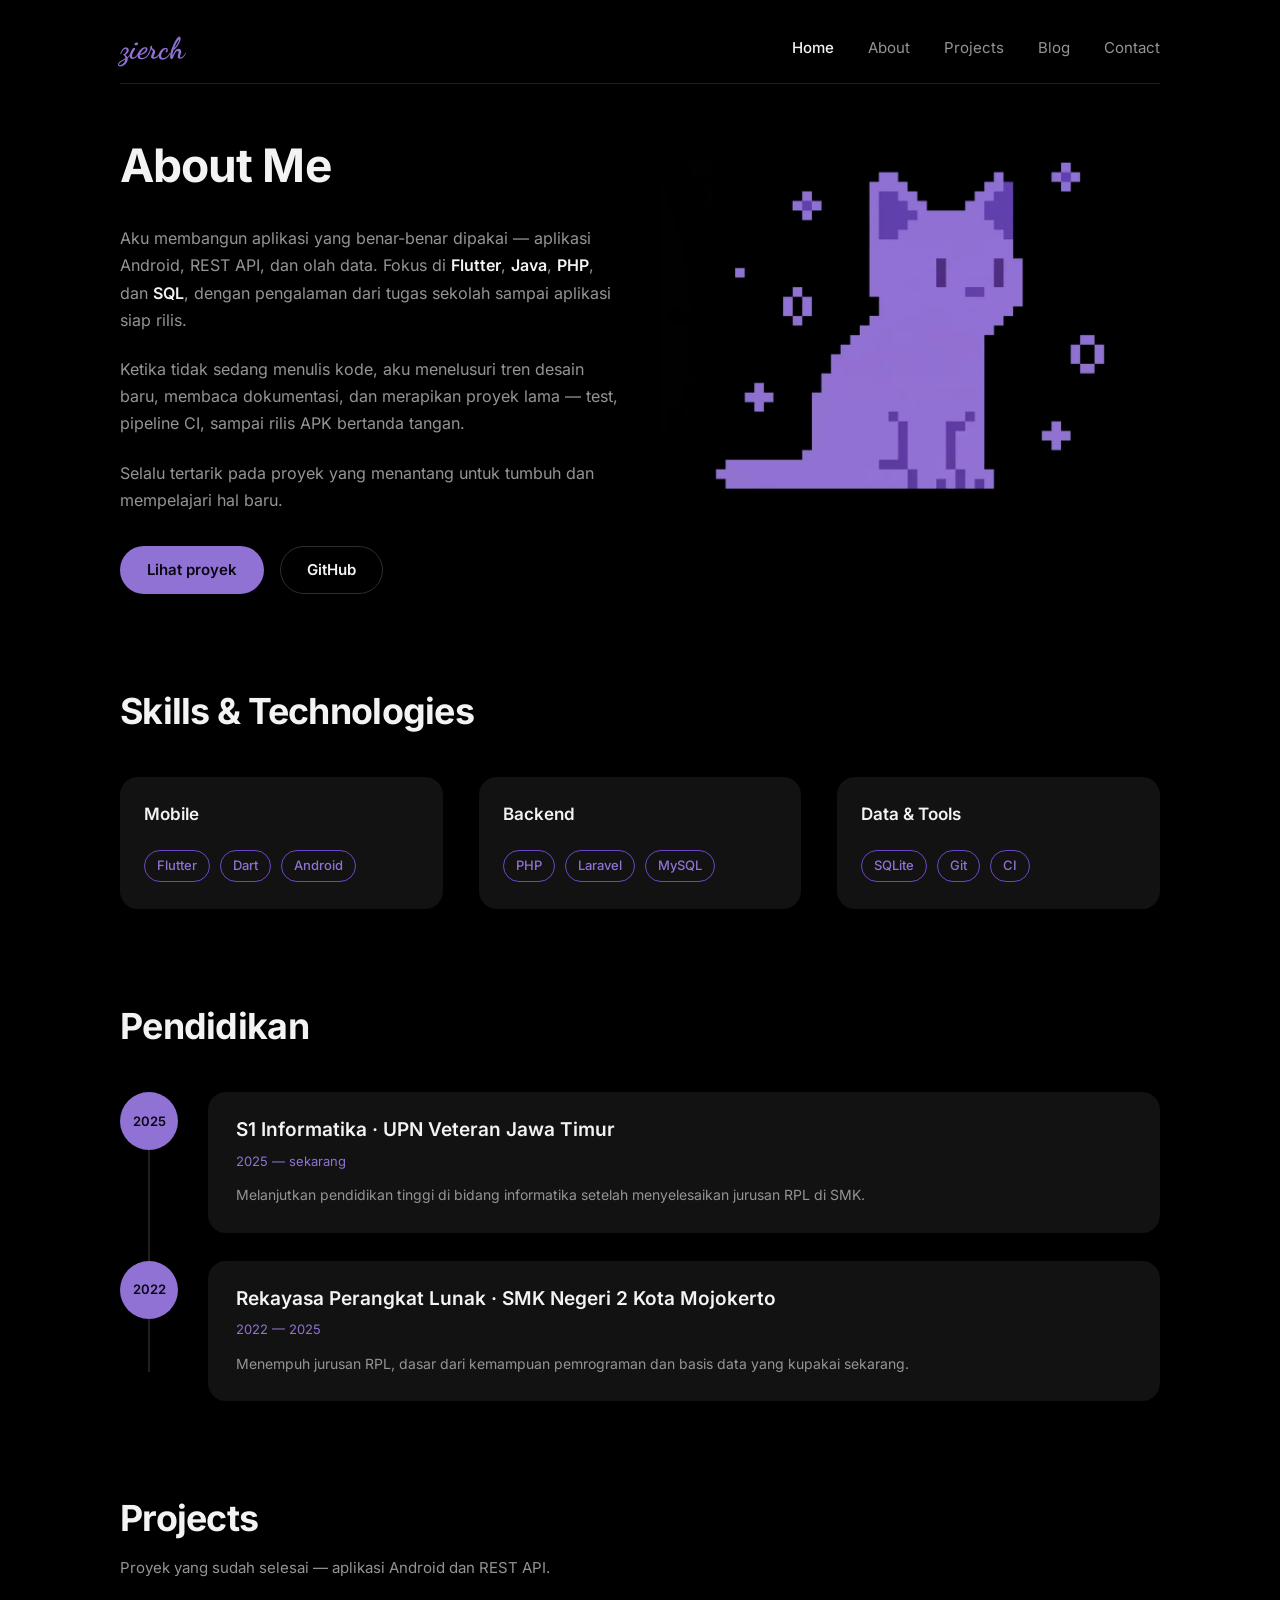
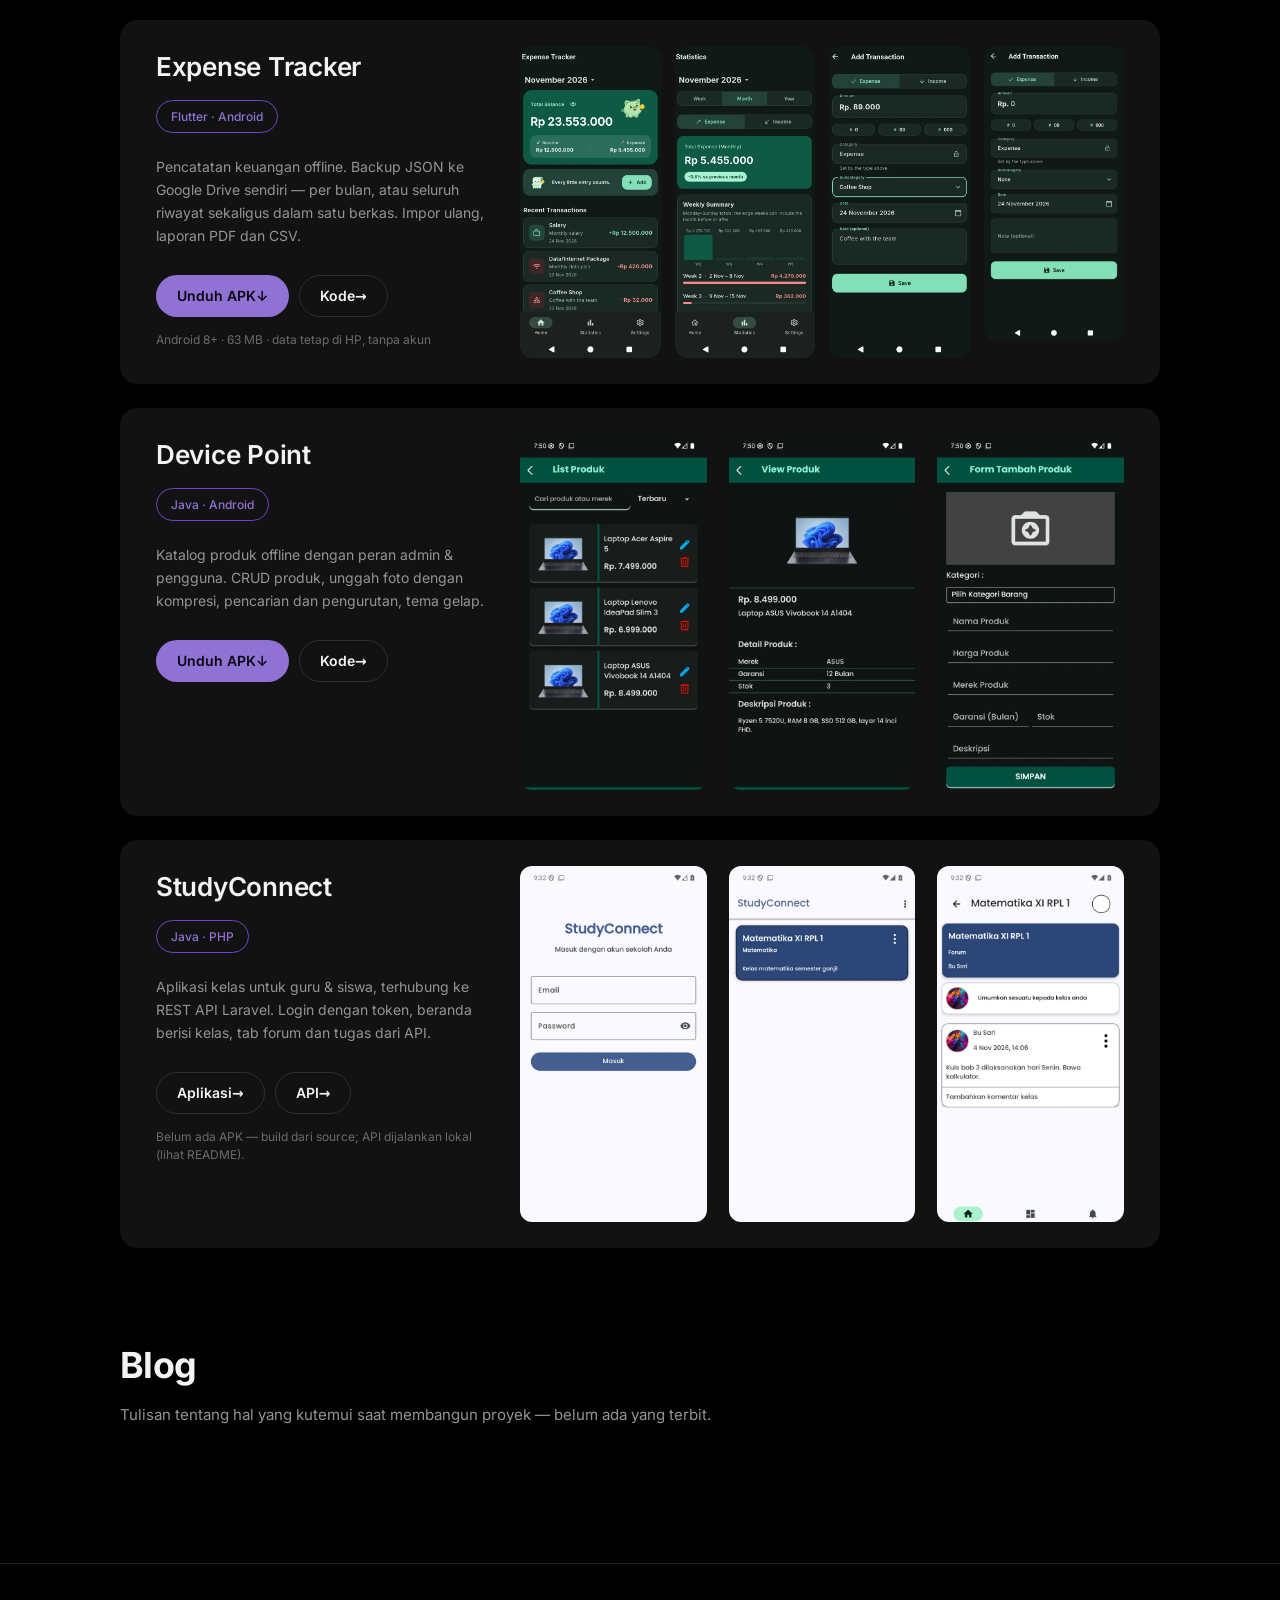
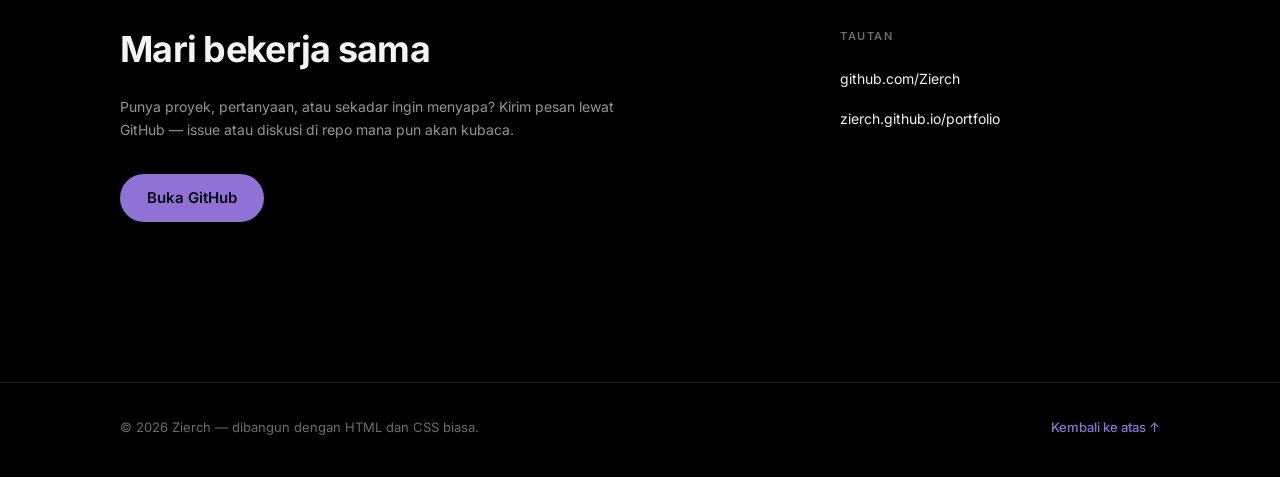
==== index.html @ 600f2c9c "docs: make the StudyConnect card honest about trying it" ====
<!DOCTYPE html>
<html lang="id">
<head>
<meta charset="utf-8">
<meta name="viewport" content="width=device-width, initial-scale=1">
<title>Zierch — portfolio</title>
<meta name="description" content="Portfolio Nabil (Zierch) — aplikasi Android, REST API, dan olah data. Flutter, Java, PHP, SQL.">
<meta name="color-scheme" content="dark light">
<link rel="preload" href="assets/fonts/inter-var.woff2" as="font" type="font/woff2" crossorigin>
<link rel="preload" href="assets/fonts/dancing-script-700.woff2" as="font" type="font/woff2" crossorigin>
<link rel="stylesheet" href="style.css">
<link rel="icon" href="assets/favicon-32.png" sizes="32x32" type="image/png">
<link rel="icon" href="assets/icon-512.png" sizes="512x512" type="image/png">
<link rel="apple-touch-icon" href="assets/apple-touch-icon.png">
</head>
<body>

<a class="skip" href="#projects">Lompat ke projects</a>

<header class="nav wrap">
  <a class="logo" href="#top">zierch</a>
  <nav class="menu" aria-label="Navigasi utama">
    <a href="#top" aria-current="page">Home</a>
    <a href="#about">About</a>
    <a href="#projects">Projects</a>
    <a href="#blog">Blog</a>
    <a href="#contact">Contact</a>
  </nav>
  <button class="menu-toggle" aria-expanded="false" aria-controls="menu-mobile" aria-label="Buka menu">
    <span></span><span></span><span></span>
  </button>
</header>

<main id="top">

  <!-- ================= HERO ================= -->
  <section id="about" class="hero wrap" aria-labelledby="hero-judul">
    <div class="hero-text">
      <h1 id="hero-judul">About Me</h1>
      <p>
        Aku membangun aplikasi yang benar-benar dipakai — aplikasi Android,
        REST API, dan olah data. Fokus di <strong>Flutter</strong>,
        <strong>Java</strong>, <strong>PHP</strong>, dan <strong>SQL</strong>,
        dengan pengalaman dari tugas sekolah sampai aplikasi siap rilis.
      </p>
      <p>
        Ketika tidak sedang menulis kode, aku menelusuri tren desain baru,
        membaca dokumentasi, dan merapikan proyek lama — test, pipeline CI,
        sampai rilis APK bertanda tangan.
      </p>
      <p>
        Selalu tertarik pada proyek yang menantang untuk tumbuh dan
        mempelajari hal baru.
      </p>
      <div class="hero-actions">
        <a class="btn btn-primary" href="#projects">Lihat proyek</a>
        <a class="btn btn-ghost" href="https://github.com/Zierch">GitHub</a>
      </div>
    </div>
    <div class="hero-art">
      <img src="assets/kucing.webp" width="520" height="390" alt="Kucing piksel ungu duduk di antara bintang kecil, latar hitam." fetchpriority="high">
    </div>
  </section>

  <!-- ================= SKILLS ================= -->
  <section class="section wrap" aria-labelledby="skills-judul">
    <h2 id="skills-judul">Skills &amp; Technologies</h2>
    <div class="skills">
      <div class="card skill">
        <h3>Mobile</h3>
        <ul class="pills">
          <li>Flutter</li><li>Dart</li><li>Android</li>
        </ul>
      </div>
      <div class="card skill">
        <h3>Backend</h3>
        <ul class="pills">
          <li>PHP</li><li>Laravel</li><li>MySQL</li>
        </ul>
      </div>
      <div class="card skill">
        <h3>Data &amp; Tools</h3>
        <ul class="pills">
          <li>SQLite</li><li>Git</li><li>CI</li>
        </ul>
      </div>
    </div>
  </section>

  <!-- ================= PENDIDIKAN ================= -->
  <section class="section wrap" aria-labelledby="pendidikan-judul">
    <h2 id="pendidikan-judul">Pendidikan</h2>
    <ol class="timeline">
      <li class="timeline-item">
        <span class="year">2025</span>
        <div class="card timeline-card">
          <h3>S1 Informatika · UPN Veteran Jawa Timur</h3>
          <p class="meta">2025 — sekarang</p>
          <p class="desc">Melanjutkan pendidikan tinggi di bidang informatika setelah menyelesaikan jurusan RPL di SMK.</p>
        </div>
      </li>
      <li class="timeline-item">
        <span class="year">2022</span>
        <div class="card timeline-card">
          <h3>Rekayasa Perangkat Lunak · SMK Negeri 2 Kota Mojokerto</h3>
          <p class="meta">2022 — 2025</p>
          <p class="desc">Menempuh jurusan RPL, dasar dari kemampuan pemrograman dan basis data yang kupakai sekarang.</p>
        </div>
      </li>
    </ol>
  </section>

  <!-- ================= PROJECTS ================= -->
  <section id="projects" class="section wrap" aria-labelledby="projects-judul">
    <h2 id="projects-judul">Projects</h2>
    <p class="section-sub">Proyek yang sudah selesai — aplikasi Android dan REST API.</p>

    <article class="card project">
      <div class="project-info">
        <h3>Expense Tracker</h3>
        <p class="tag">Flutter · Android</p>
        <p class="desc">Pencatatan keuangan offline. Backup JSON ke Google Drive sendiri — per bulan, atau seluruh riwayat sekaligus dalam satu berkas. Impor ulang, laporan PDF dan CSV.</p>
        <div class="project-actions">
          <a class="btn btn-primary btn-sm" href="https://github.com/Zierch/expense_tracker/releases/latest">Unduh APK <span aria-hidden="true">↓</span></a>
          <a class="btn btn-ghost btn-sm" href="https://github.com/Zierch/expense_tracker">Kode <span aria-hidden="true">→</span></a>
        </div>
        <p class="project-note">Android 8+ · 63 MB · data tetap di HP, tanpa akun</p>
      </div>
      <div class="shots shots--four" role="group" aria-label="Tangkapan layar Expense Tracker">
        <img src="assets/expense-dashboard.webp" width="540" height="1134" loading="lazy" alt="Dashboard Expense Tracker tema gelap: total saldo bulan ini dan daftar transaksi terakhir.">
        <img src="assets/expense-statistics.webp" width="540" height="1134" loading="lazy" alt="Halaman statistik: grafik pengeluaran per kategori.">
        <img src="assets/expense-add.webp" width="540" height="1134" loading="lazy" alt="Formulir tambah transaksi yang sudah terisi nominal dan kategori.">
        <img class="shot-gif" src="assets/expense-demo.gif" width="460" height="966" loading="lazy" alt="Animasi singkat: mengisi formulir transaksi lalu menyimpannya.">
      </div>
    </article>

    <article class="card project">
      <div class="project-info">
        <h3>Device Point</h3>
        <p class="tag">Java · Android</p>
        <p class="desc">Katalog produk offline dengan peran admin &amp; pengguna. CRUD produk, unggah foto dengan kompresi, pencarian dan pengurutan, tema gelap.</p>
        <div class="project-actions">
          <a class="btn btn-primary btn-sm" href="https://github.com/Zierch/device-point/releases/latest">Unduh APK <span aria-hidden="true">↓</span></a>
          <a class="btn btn-ghost btn-sm" href="https://github.com/Zierch/device-point">Kode <span aria-hidden="true">→</span></a>
        </div>
      </div>
      <div class="shots" role="group" aria-label="Tangkapan layar Device Point">
        <img src="assets/device-list.webp" width="540" height="1200" loading="lazy" alt="Daftar produk Device Point: kartu produk dengan foto, harga, dan stok.">
        <img src="assets/device-detail.webp" width="540" height="1200" loading="lazy" alt="Halaman detail produk dengan spesifikasi, garansi, dan tombol hubungi penjual.">
        <img src="assets/device-admin.webp" width="540" height="1200" loading="lazy" alt="Formulir admin untuk menambah produk baru.">
      </div>
    </article>

    <article class="card project">
      <div class="project-info">
        <h3>StudyConnect</h3>
        <p class="tag">Java · PHP</p>
        <p class="desc">Aplikasi kelas untuk guru &amp; siswa, terhubung ke REST API Laravel. Login dengan token, beranda berisi kelas, tab forum dan tugas dari API.</p>
        <div class="project-actions">
          <a class="btn btn-ghost btn-sm" href="https://github.com/Zierch/StudyConnect">Aplikasi <span aria-hidden="true">→</span></a>
          <a class="btn btn-ghost btn-sm" href="https://github.com/Zierch/StudyConnect-API">API <span aria-hidden="true">→</span></a>
        </div>
        <p class="project-note">Belum ada APK — build dari source; API dijalankan lokal (lihat README).</p>
      </div>
      <div class="shots" role="group" aria-label="Tangkapan layar StudyConnect">
        <img src="assets/study-login.webp" width="540" height="1200" loading="lazy" alt="Layar login StudyConnect dengan kolom email dan password.">
        <img src="assets/study-beranda.webp" width="540" height="1200" loading="lazy" alt="Beranda StudyConnect menampilkan daftar kelas milik pengguna.">
        <img src="assets/study-forum.webp" width="540" height="1200" loading="lazy" alt="Tab Forum di dalam kelas, menampilkan pengumuman dari guru.">
      </div>
    </article>
  </section>

  <!-- ================= BLOG ================= -->
  <section id="blog" class="section wrap" aria-labelledby="blog-judul">
    <h2 id="blog-judul">Blog</h2>
    <p class="section-sub">Tulisan tentang hal yang kutemui saat membangun proyek — belum ada yang terbit.</p>
  </section>

  <!-- ================= CONTACT ================= -->
  <section id="contact" class="section wrap contact" aria-labelledby="contact-judul">
    <div class="contact-main">
      <h2 id="contact-judul">Mari bekerja sama</h2>
      <p class="desc">Punya proyek, pertanyaan, atau sekadar ingin menyapa? Kirim pesan lewat GitHub — issue atau diskusi di repo mana pun akan kubaca.</p>
      <div class="hero-actions">
        <a class="btn btn-primary" href="https://github.com/Zierch">Buka GitHub</a>
      </div>
    </div>
    <div class="contact-links">
      <h3>TAUTAN</h3>
      <ul>
        <li><a href="https://github.com/Zierch">github.com/Zierch</a></li>
        <li><a href="https://zierch.github.io/portfolio/">zierch.github.io/portfolio</a></li>
      </ul>
    </div>
  </section>

</main>

<footer class="wrap">
  <p>© 2026 Zierch — dibangun dengan HTML dan CSS biasa.</p>
  <a href="#top">Kembali ke atas ↑</a>
</footer>

</body>
</html>
---- style.css ----
/* ============================================================
   Zierch — portfolio
   Satu berkas CSS, tanpa framework, tanpa JavaScript.
   Warna diambil langsung dari file desain FigCraft.
   ============================================================ */

@font-face {
  font-family: "Inter";
  src: url("assets/fonts/inter-var.woff2") format("woff2");
  font-weight: 100 900;
  font-style: normal;
  font-display: swap;
}

@font-face {
  font-family: "Dancing Script";
  src: url("assets/fonts/dancing-script-700.woff2") format("woff2");
  font-weight: 700;
  font-style: normal;
  font-display: swap;
}

:root {
  --bg: #000000;
  --card: #121212;
  --line: #1f1f1f;
  --border: #2e2e2e;
  --text: #f3f3f3;
  --dim: #949494;
  --muted: #6b6b6b;
  --accent: #9072d4;
  --accent-dark: #6d46c7;
  --on-accent: #0a0612;

  --wrap: 1200px;
  --pad: 120px;
  --radius: 18px;
}

*,
*::before,
*::after { box-sizing: border-box; }

html { scroll-behavior: smooth; }

@media (prefers-reduced-motion: reduce) {
  html { scroll-behavior: auto; }
  * { animation: none !important; transition: none !important; }
}

body {
  margin: 0;
  background: var(--bg);
  color: var(--text);
  font-family: "Inter", ui-sans-serif, system-ui, -apple-system, "Segoe UI",
    Roboto, sans-serif;
  font-size: 16px;
  line-height: 1.6;
  -webkit-font-smoothing: antialiased;
  text-rendering: optimizeLegibility;
}

.wrap {
  width: 100%;
  max-width: calc(var(--wrap) + 2 * var(--pad));
  margin-inline: auto;
  padding-inline: var(--pad);
}

@media (max-width: 1000px) {
  :root { --pad: 32px; }
}
@media (max-width: 560px) {
  :root { --pad: 24px; }
}

/* ---------- aksesibilitas ---------- */

.skip {
  position: absolute;
  left: -9999px;
  top: 0;
  z-index: 10;
  padding: 0.7rem 1.1rem;
  background: var(--accent);
  color: var(--on-accent);
  font-weight: 600;
  text-decoration: none;
  border-radius: 0 0 10px 0;
}
.skip:focus-visible { left: 0; }

:focus-visible {
  outline: 2px solid var(--accent);
  outline-offset: 3px;
  border-radius: 4px;
}

/* ---------- navigasi ---------- */

.nav {
  display: flex;
  align-items: center;
  justify-content: space-between;
  gap: 1.5rem;
  padding-block: 30px 0;
  position: relative;
}

.nav::after {
  content: "";
  position: absolute;
  left: var(--pad);
  right: var(--pad);
  bottom: -18px;
  height: 1px;
  background: var(--line);
}

.logo {
  font-family: "Dancing Script", cursive;
  font-weight: 700;
  font-size: 30px;
  line-height: 1.2;
  color: var(--accent);
  text-decoration: none;
  letter-spacing: 0.01em;
}

.menu {
  display: flex;
  gap: 34px;
}

.menu a {
  color: var(--dim);
  font-size: 15px;
  text-decoration: none;
  transition: color 0.15s ease;
}

.menu a:hover,
.menu a[aria-current="page"] { color: var(--text); }

.menu a[aria-current="page"] { font-weight: 500; }

/* tombol hamburger — hanya di layar kecil */
.menu-toggle {
  display: none;
  flex-direction: column;
  justify-content: center;
  gap: 5px;
  width: 34px;
  height: 34px;
  padding: 0;
  border: 0;
  background: none;
  cursor: pointer;
}

.menu-toggle span {
  display: block;
  height: 2px;
  background: var(--text);
  border-radius: 2px;
}

/* ---------- hero ---------- */

.hero {
  display: grid;
  grid-template-columns: minmax(0, 560px) minmax(0, 520px);
  justify-content: space-between;
  align-items: start;
  gap: 40px;
  padding-block: 72px 96px;
}

h1 {
  margin: 0 0 32px;
  font-size: clamp(2.2rem, 3.6vw, 52px);
  line-height: 1.2;
  font-weight: 700;
  letter-spacing: -0.02em;
}

.hero-text p {
  margin: 0 0 22px;
  color: var(--dim);
  font-size: 16px;
  line-height: 1.7;
  max-width: 52ch;
}

.hero-text strong {
  color: var(--text);
  font-weight: 600;
}

.hero-actions {
  display: flex;
  flex-wrap: wrap;
  gap: 16px;
  margin-top: 32px;
}

.hero-art img {
  display: block;
  width: 100%;
  height: auto;
  border-radius: var(--radius);
}

/* ---------- tombol ---------- */

.btn {
  display: inline-flex;
  align-items: center;
  justify-content: center;
  min-height: 48px;
  padding: 0 26px;
  border: 1px solid transparent;
  border-radius: 999px;
  font-size: 15px;
  font-weight: 600;
  text-decoration: none;
  transition: background-color 0.15s ease, border-color 0.15s ease,
    transform 0.15s ease;
}

.btn-primary {
  background: var(--accent);
  color: var(--on-accent);
}

.btn-primary:hover {
  background: #a086e0;
  transform: translateY(-1px);
}

.btn-ghost {
  background: transparent;
  border-color: var(--border);
  color: var(--text);
}

.btn-ghost:hover {
  border-color: var(--accent);
  transform: translateY(-1px);
}

/* ---------- bagian umum ---------- */

.section { padding-block: 0 96px; }

h2 {
  margin: 0 0 44px;
  font-size: clamp(1.7rem, 2.8vw, 40px);
  line-height: 1.2;
  font-weight: 700;
  letter-spacing: -0.02em;
}

.section-sub {
  margin: -28px 0 40px;
  color: var(--dim);
  font-size: 15px;
}

.card {
  background: var(--card);
  border-radius: var(--radius);
}

/* ---------- skills ---------- */

.skills {
  display: grid;
  grid-template-columns: repeat(3, minmax(0, 1fr));
  gap: 36px;
}

.skill {
  padding: 24px;
  min-height: 132px;
}

.skill h3 {
  margin: 0 0 22px;
  font-size: 17px;
  font-weight: 600;
}

.pills {
  display: flex;
  flex-wrap: wrap;
  gap: 10px;
  margin: 0;
  padding: 0;
  list-style: none;
}

.pills li {
  padding: 5px 12px;
  border: 1px solid var(--accent-dark);
  border-radius: 999px;
  color: var(--accent);
  font-size: 13px;
  font-weight: 500;
  line-height: 1.5;
}

/* ---------- pendidikan ---------- */

.timeline {
  margin: 0;
  padding: 0;
  list-style: none;
  position: relative;
}

/* garis vertikal: mulai dari titik pertama, berhenti di titik terakhir */
.timeline::before {
  content: "";
  position: absolute;
  left: 28px;
  top: 29px;
  bottom: 29px;
  width: 2px;
  background: var(--line);
}

.timeline-item {
  display: grid;
  grid-template-columns: 58px minmax(0, 1fr);
  gap: 30px;
  align-items: start;
}

.timeline-item + .timeline-item { margin-top: 28px; }

.year {
  display: grid;
  place-items: center;
  width: 58px;
  height: 58px;
  border-radius: 50%;
  background: var(--accent);
  color: var(--on-accent);
  font-size: 13px;
  font-weight: 600;
  position: relative;
  z-index: 1;
}

.timeline-card { padding: 26px 28px; }

.timeline-card h3 {
  margin: 0 0 8px;
  font-size: 19px;
  font-weight: 600;
  line-height: 1.3;
}

.meta {
  margin: 0 0 12px;
  color: var(--accent);
  font-size: 13px;
}

.desc {
  margin: 0;
  color: var(--dim);
  font-size: 14px;
  line-height: 1.65;
}

/* ---------- projects ---------- */

.project {
  display: grid;
  grid-template-columns: minmax(0, 340px) minmax(0, 1fr);
  gap: 24px;
  padding: 26px 36px;
  align-items: start;
}

.project + .project { margin-top: 24px; }

.project-info h3 {
  margin: 0 0 12px;
  font-size: 26px;
  font-weight: 600;
  letter-spacing: -0.01em;
}

.tag {
  display: inline-block;
  margin: 0 0 22px;
  padding: 6px 14px;
  border: 1px solid var(--accent-dark);
  border-radius: 999px;
  color: var(--accent);
  font-size: 12px;
  font-weight: 500;
}

.project-info .desc { margin-bottom: 28px; }

.repo {
  color: var(--accent);
  font-size: 13px;
  font-weight: 500;
  text-decoration: none;
  border-bottom: 1px solid transparent;
  transition: border-color 0.15s ease;
  word-break: break-word;
}

.repo:hover { border-bottom-color: var(--accent); }

.shots {
  display: grid;
  grid-template-columns: repeat(3, minmax(0, 1fr));
  gap: 22px;
  align-content: start;
}

.shots img {
  display: block;
  width: 100%;
  /* semua tangkapan layar disamakan rasionya (9:20, seperti di desain)
     supaya kartu tetap seimbang walau tinggi aslinya berbeda */
  aspect-ratio: 9 / 20;
  object-fit: cover;
  object-position: top center;
  height: auto;
  max-height: 356px;
  border-radius: 12px;
  background: #0a0a0a;
  transition: transform 0.2s ease;
}

.shots img:hover { transform: translateY(-3px); }

/* empat gambar berjajar: tiga tangkapan layar + satu GIF */
.shots--four {
  grid-template-columns: repeat(4, minmax(0, 1fr));
  gap: 14px;
}

/* GIF demo: tetap dalam strip, tidak ikut rasio 9:20 */
.shots .shot-gif {
  aspect-ratio: auto;
  max-height: none;
  object-fit: contain;
}

/* tombol kecil di dalam kartu proyek */
.btn-sm {
  min-height: 42px;
  padding: 0 20px;
  font-size: 14px;
}

.project-actions {
  display: flex;
  flex-wrap: wrap;
  gap: 10px;
  margin-bottom: 14px;
}

.project-note {
  margin: 0;
  color: var(--muted);
  font-size: 12px;
  line-height: 1.5;
}

/* ---------- contact ---------- */

.contact {
  display: grid;
  grid-template-columns: minmax(0, 700px) minmax(0, 320px);
  justify-content: space-between;
  gap: 48px;
  padding-top: 64px;
  border-top: 1px solid var(--line);
}

.contact h2 { margin-bottom: 24px; }

.contact .desc { max-width: 60ch; }

.contact-links h3 {
  margin: 0 0 20px;
  color: var(--muted);
  font-size: 11px;
  font-weight: 600;
  letter-spacing: 0.14em;
}

.contact-links ul {
  margin: 0;
  padding: 0;
  list-style: none;
  display: grid;
  gap: 14px;
}

.contact-links a {
  color: var(--text);
  font-size: 14px;
  text-decoration: none;
  border-bottom: 1px solid transparent;
  transition: color 0.15s ease, border-color 0.15s ease;
}

.contact-links a:hover {
  color: var(--accent);
  border-bottom-color: var(--accent);
}

/* ---------- footer ---------- */

footer {
  display: flex;
  flex-wrap: wrap;
  gap: 16px;
  justify-content: space-between;
  align-items: center;
  margin-top: 64px;
  padding-block: 34px 40px;
  border-top: 1px solid var(--line);
}

footer p {
  margin: 0;
  color: var(--muted);
  font-size: 13px;
}

footer a {
  color: var(--accent);
  font-size: 13px;
  font-weight: 500;
  text-decoration: none;
}

footer a:hover { text-decoration: underline; }

/* ============================================================
   Responsif
   ============================================================ */

@media (max-width: 1000px) {
  .hero {
    grid-template-columns: minmax(0, 1fr);
    padding-block: 56px 72px;
  }

  .hero-art {
    order: -1;
    max-width: 460px;
  }

  .skills {
    grid-template-columns: minmax(0, 1fr);
    gap: 16px;
  }

  .skill { min-height: 0; }

  .project {
    grid-template-columns: minmax(0, 1fr);
    gap: 28px;
  }

  .contact {
    grid-template-columns: minmax(0, 1fr);
    gap: 40px;
  }
}

@media (max-width: 720px) {
  .menu { display: none; }
  .menu-toggle { display: flex; }

  .nav::after { bottom: -14px; }

  .shots {
    display: flex;
    gap: 14px;
    overflow-x: auto;
    scroll-snap-type: x mandatory;
    padding-bottom: 8px;
    scrollbar-width: thin;
  }

  .shots img {
    flex: 0 0 56%;
    max-width: 200px;
    /* biarkan rasio gambar yang menentukan tinggi; max-height dari
       aturan desktop akan memangkas isinya di sini */
    max-height: none;
    scroll-snap-align: start;
  }

  .project { padding: 24px; }

  .timeline-item { gap: 20px; }
  .timeline::before { left: 24px; }
  .year { width: 50px; height: 50px; }

  .timeline-card { padding: 22px; }
  .timeline-card h3 { font-size: 17px; }
}

@media (max-width: 420px) {
  .hero-actions .btn { flex: 1 1 auto; }
  .project-info h3 { font-size: 22px; }
}
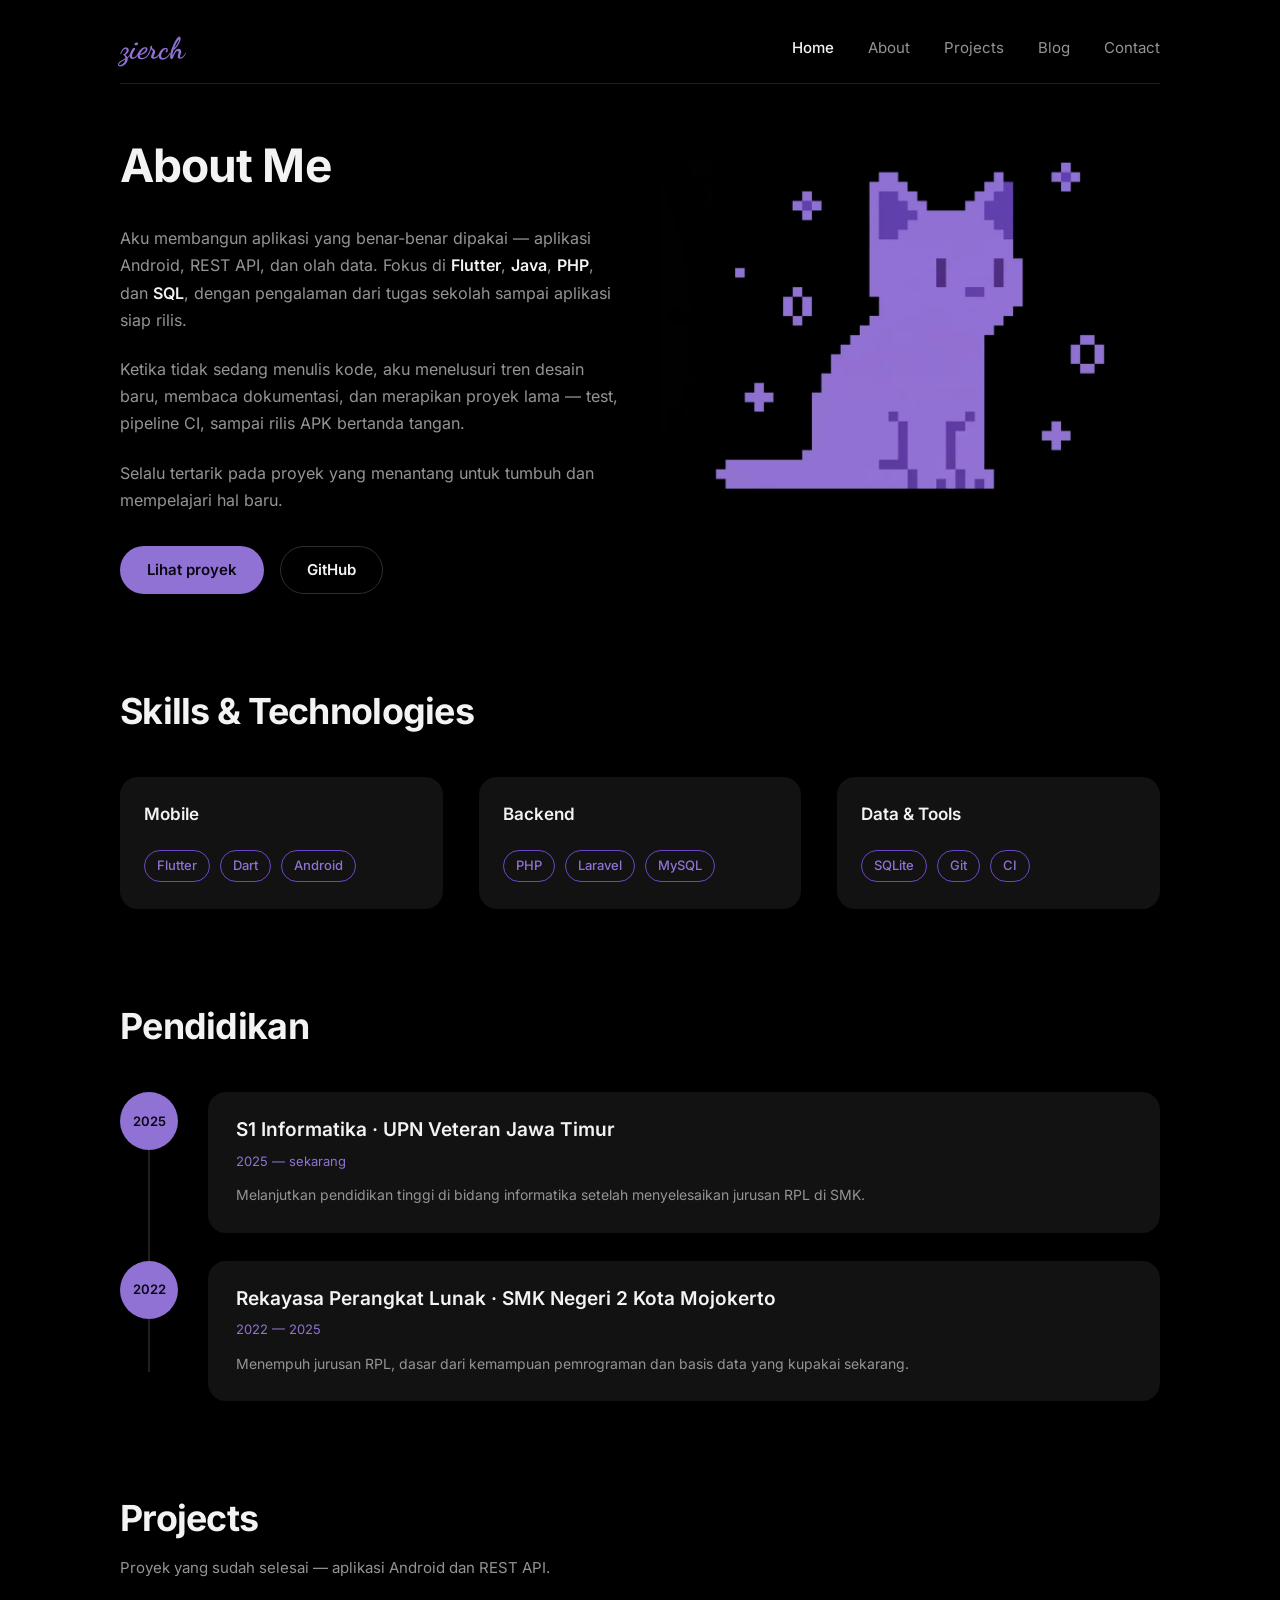
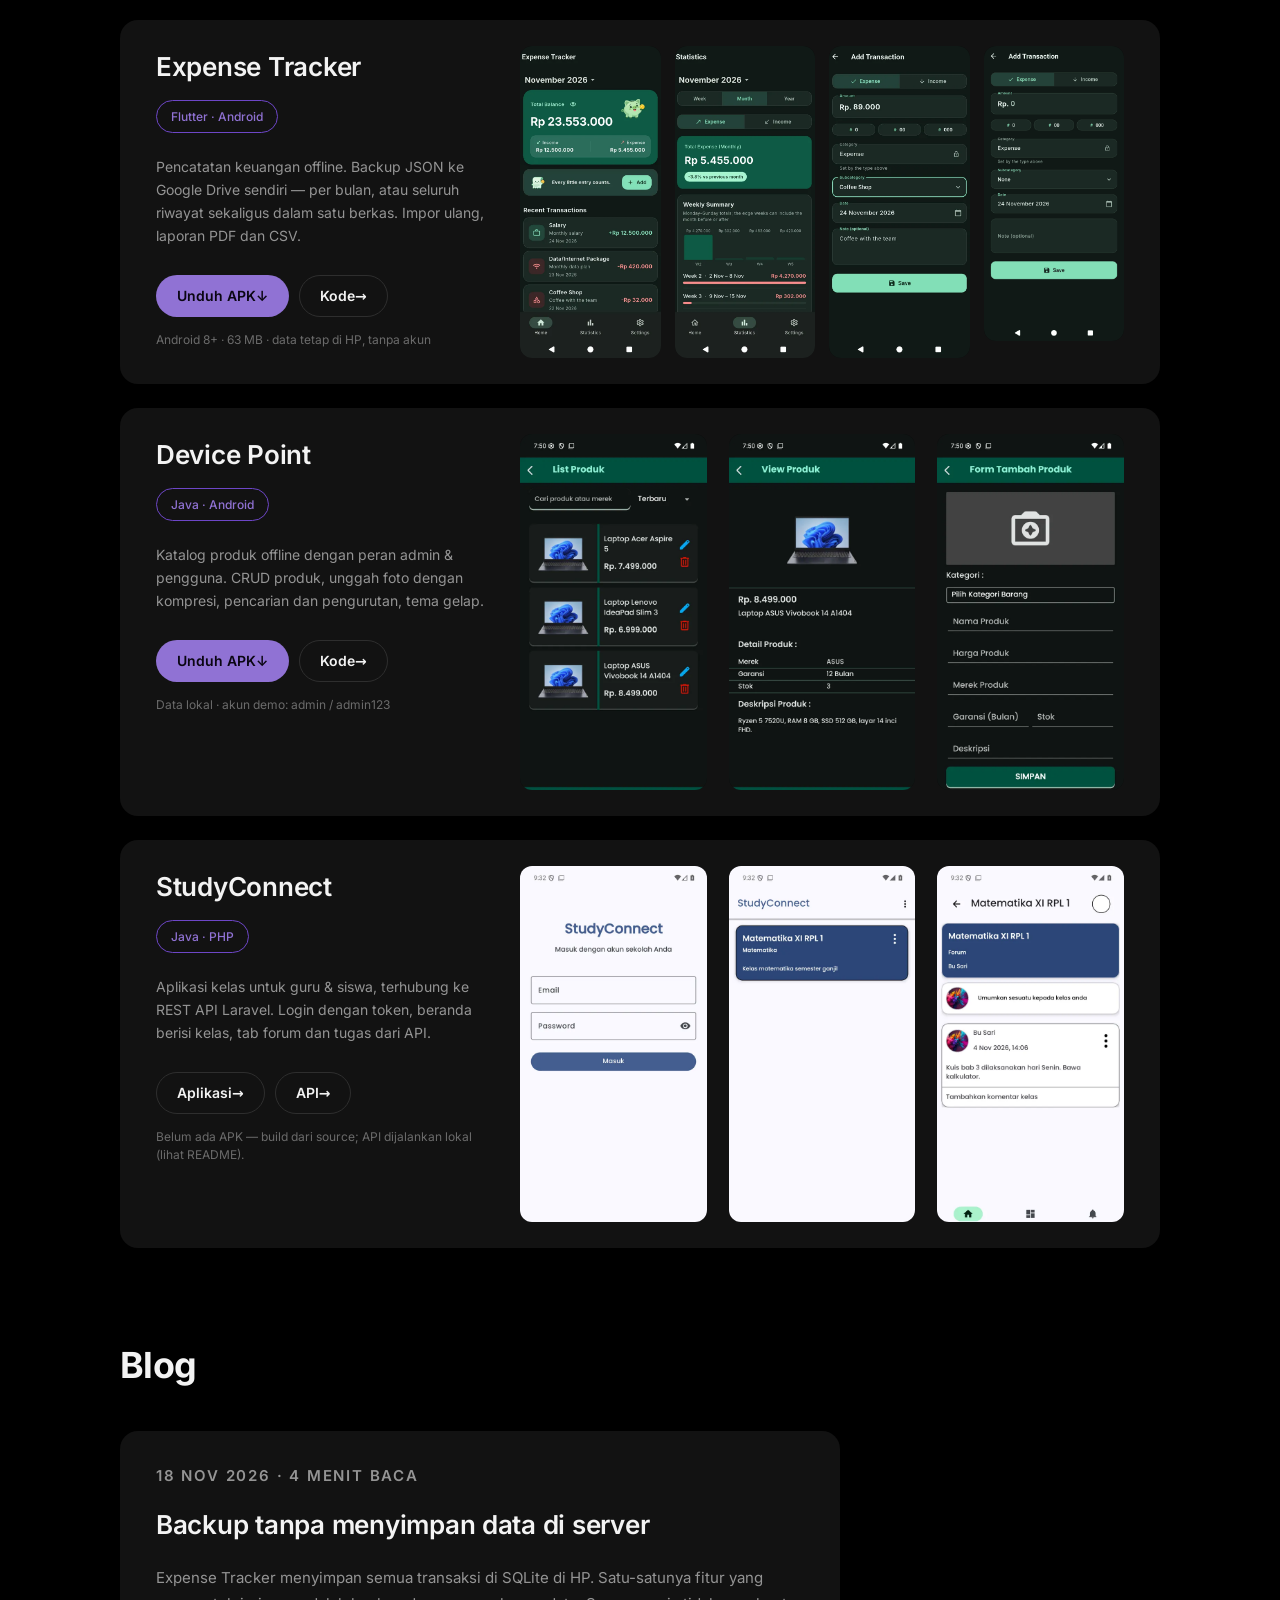
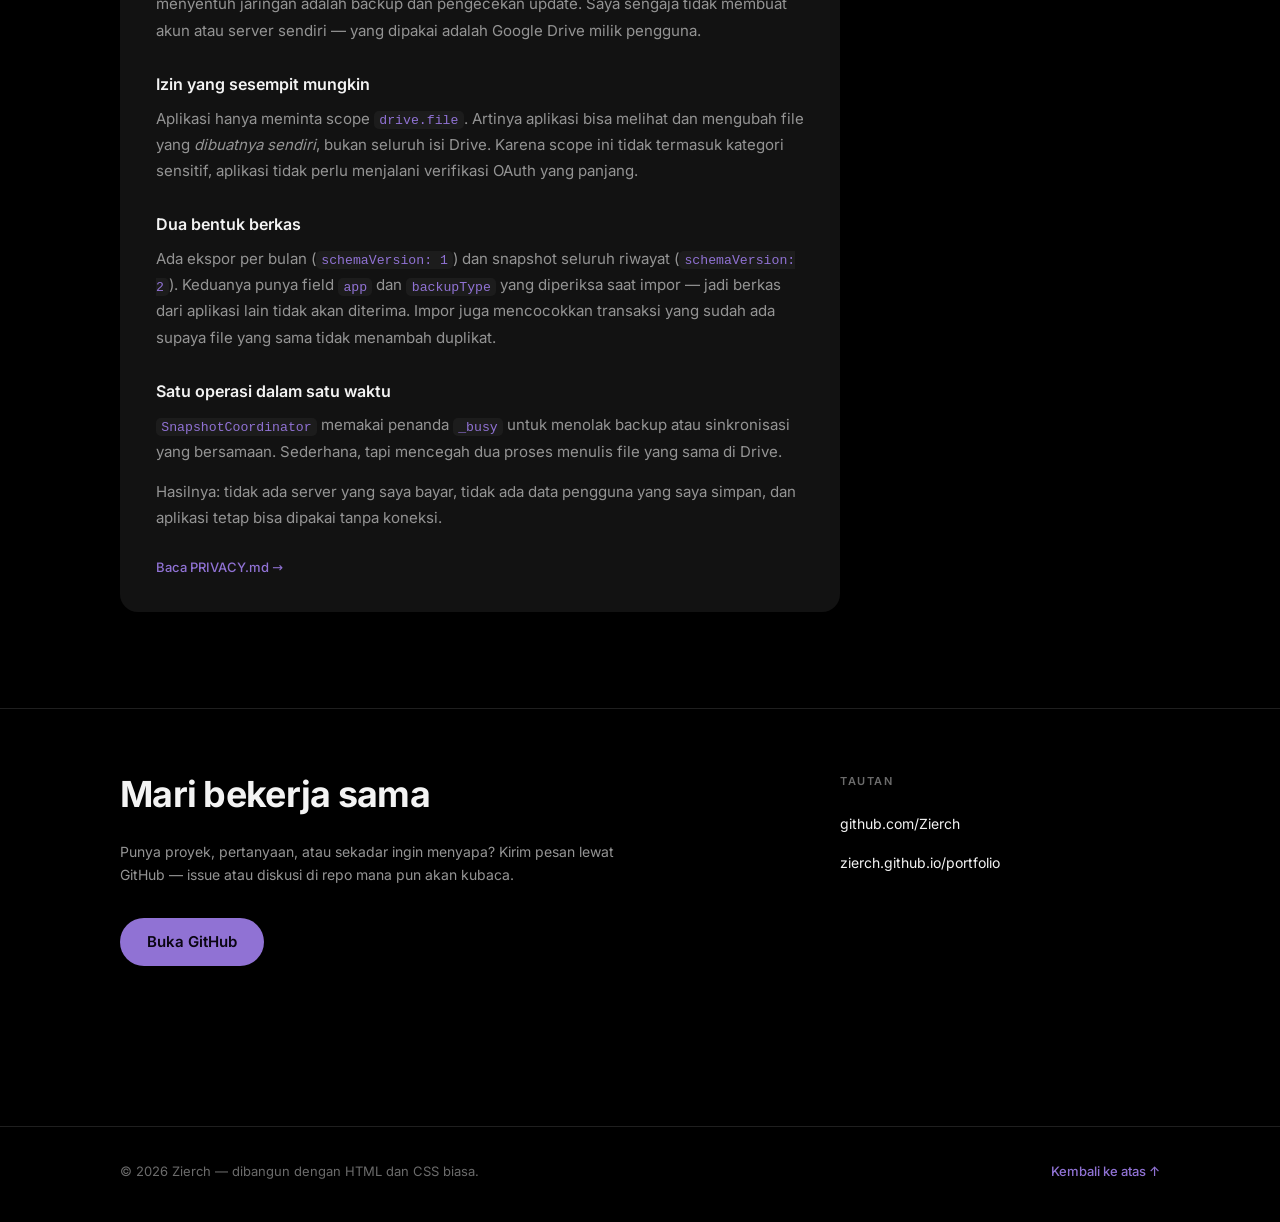
==== commit 0cc47ced: "docs: finish the remaining polish items - Device Point: demo account note - Blog: first post on the " ====
--- a/index.html
+++ b/index.html
@@ -143,6 +143,7 @@
           <a class="btn btn-primary btn-sm" href="https://github.com/Zierch/device-point/releases/latest">Unduh APK <span aria-hidden="true">↓</span></a>
           <a class="btn btn-ghost btn-sm" href="https://github.com/Zierch/device-point">Kode <span aria-hidden="true">→</span></a>
         </div>
+        <p class="project-note">Data lokal · akun demo: admin / admin123</p>
       </div>
       <div class="shots" role="group" aria-label="Tangkapan layar Device Point">
         <img src="assets/device-list.webp" width="540" height="1200" loading="lazy" alt="Daftar produk Device Point: kartu produk dengan foto, harga, dan stok.">
@@ -173,7 +174,43 @@
   <!-- ================= BLOG ================= -->
   <section id="blog" class="section wrap" aria-labelledby="blog-judul">
     <h2 id="blog-judul">Blog</h2>
-    <p class="section-sub">Tulisan tentang hal yang kutemui saat membangun proyek — belum ada yang terbit.</p>
+
+    <article class="post">
+      <p class="post-meta">18 NOV 2026 · 4 MENIT BACA</p>
+      <h3>Backup tanpa menyimpan data di server</h3>
+      <p>
+        Expense Tracker menyimpan semua transaksi di SQLite di HP. Satu-satunya
+        fitur yang menyentuh jaringan adalah backup dan pengecekan update. Saya
+        sengaja tidak membuat akun atau server sendiri — yang dipakai adalah
+        Google Drive milik pengguna.
+      </p>
+      <h4>Izin yang sesempit mungkin</h4>
+      <p>
+        Aplikasi hanya meminta scope <code>drive.file</code>. Artinya aplikasi
+        bisa melihat dan mengubah file yang <em>dibuatnya sendiri</em>, bukan
+        seluruh isi Drive. Karena scope ini tidak termasuk kategori sensitif,
+        aplikasi tidak perlu menjalani verifikasi OAuth yang panjang.
+      </p>
+      <h4>Dua bentuk berkas</h4>
+      <p>
+        Ada ekspor per bulan (<code>schemaVersion: 1</code>) dan snapshot seluruh
+        riwayat (<code>schemaVersion: 2</code>). Keduanya punya field
+        <code>app</code> dan <code>backupType</code> yang diperiksa saat impor —
+        jadi berkas dari aplikasi lain tidak akan diterima. Impor juga mencocokkan
+        transaksi yang sudah ada supaya file yang sama tidak menambah duplikat.
+      </p>
+      <h4>Satu operasi dalam satu waktu</h4>
+      <p>
+        <code>SnapshotCoordinator</code> memakai penanda <code>_busy</code> untuk
+        menolak backup atau sinkronisasi yang bersamaan. Sederhana, tapi
+        mencegah dua proses menulis file yang sama di Drive.
+      </p>
+      <p>
+        Hasilnya: tidak ada server yang saya bayar, tidak ada data pengguna yang
+        saya simpan, dan aplikasi tetap bisa dipakai tanpa koneksi.
+      </p>
+      <a class="repo" href="https://github.com/Zierch/expense_tracker/blob/main/PRIVACY.md">Baca PRIVACY.md <span aria-hidden="true">→</span></a>
+    </article>
   </section>
 
   <!-- ================= CONTACT ================= -->
--- a/style.css
+++ b/style.css
@@ -477,6 +477,54 @@
   line-height: 1.5;
 }
 
+/* ---------- blog ---------- */
+
+.post {
+  max-width: 72ch;
+  padding: 32px 36px;
+  background: var(--card);
+  border-radius: var(--radius);
+}
+
+.post-meta {
+  margin: 0 0 14px;
+  color: var(--muted);
+  font-size: 11px;
+  font-weight: 600;
+  letter-spacing: 0.12em;
+}
+
+.post h3 {
+  margin: 0 0 20px;
+  font-size: 26px;
+  font-weight: 600;
+  letter-spacing: -0.01em;
+}
+
+.post h4 {
+  margin: 28px 0 8px;
+  font-size: 16px;
+  font-weight: 600;
+}
+
+.post p {
+  margin: 0 0 14px;
+  color: var(--dim);
+  font-size: 15px;
+  line-height: 1.75;
+}
+
+.post code {
+  padding: 0.12em 0.4em;
+  border-radius: 5px;
+  background: #1c1c1c;
+  color: var(--accent);
+  font-family: ui-monospace, "SF Mono", "Cascadia Code", Menlo, monospace;
+  font-size: 0.88em;
+}
+
+.post .repo { display: inline-block; margin-top: 12px; }
+
 /* ---------- contact ---------- */
 
 .contact {
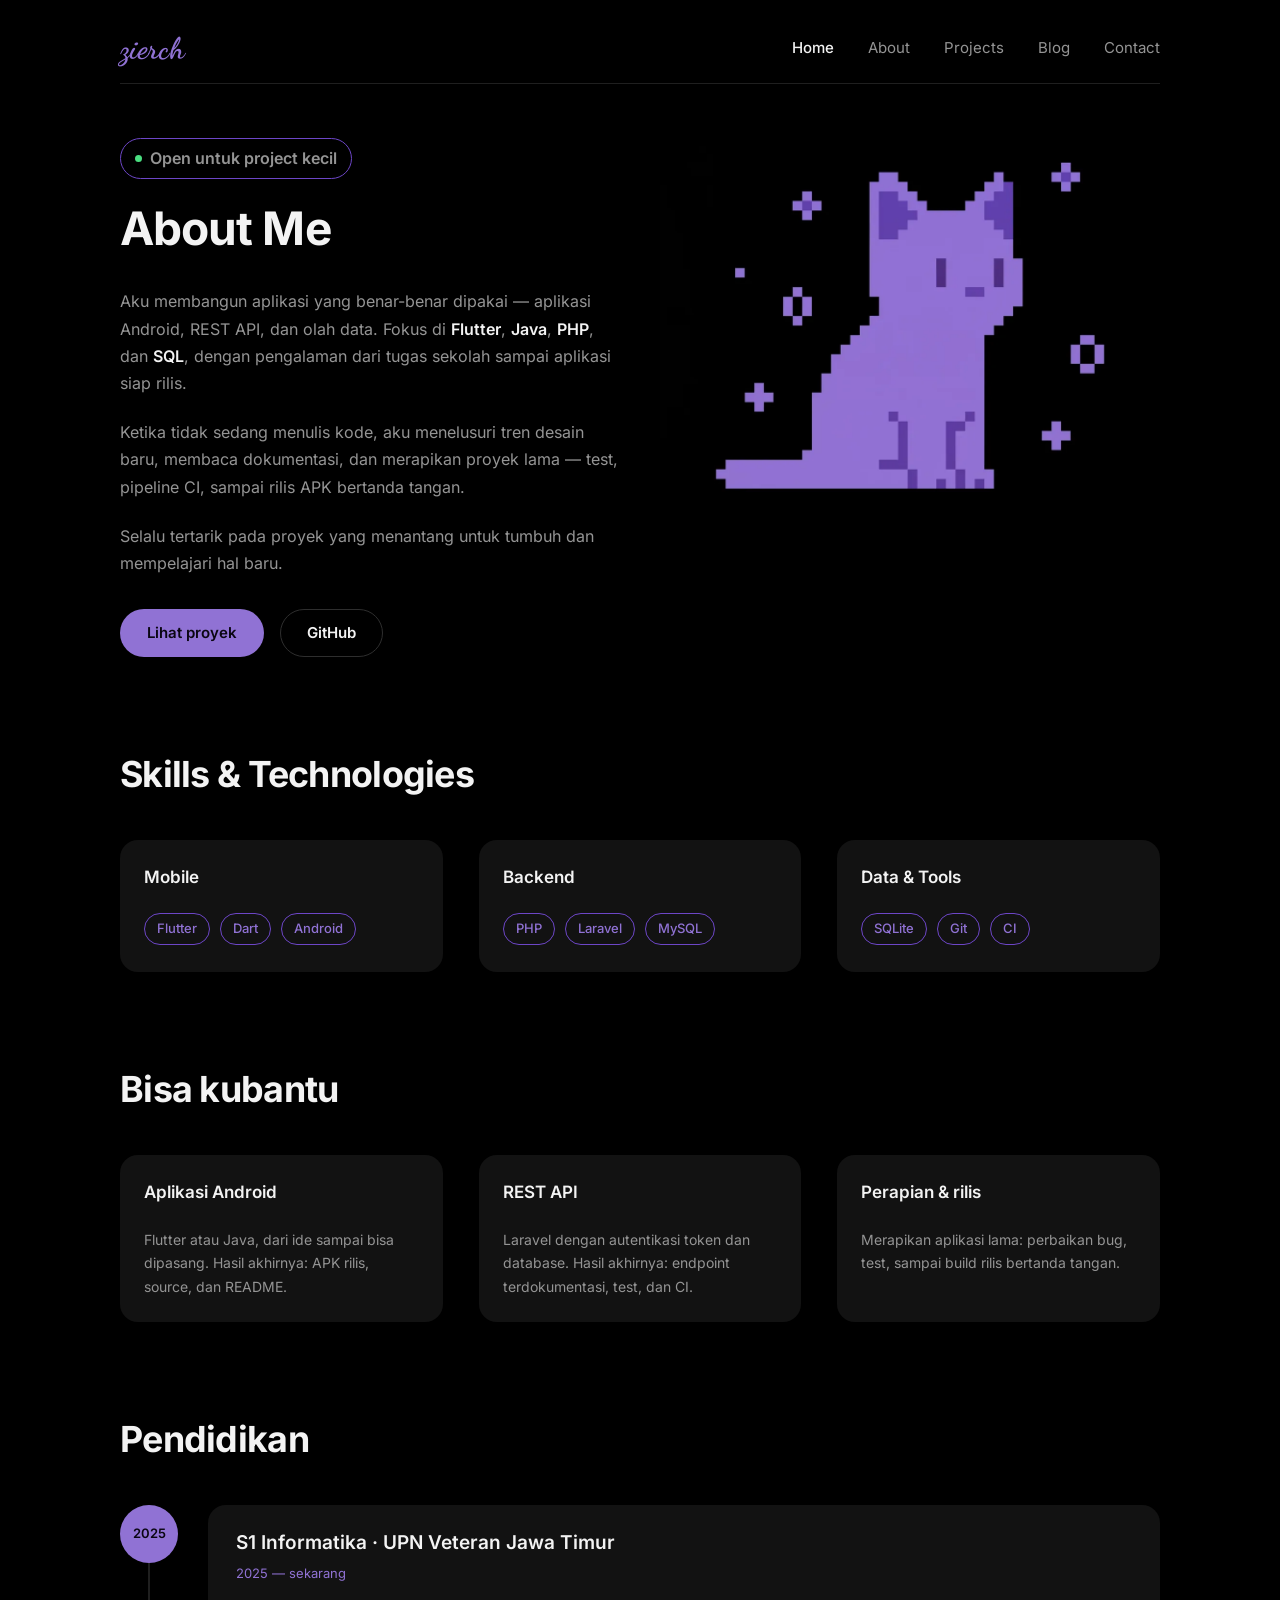
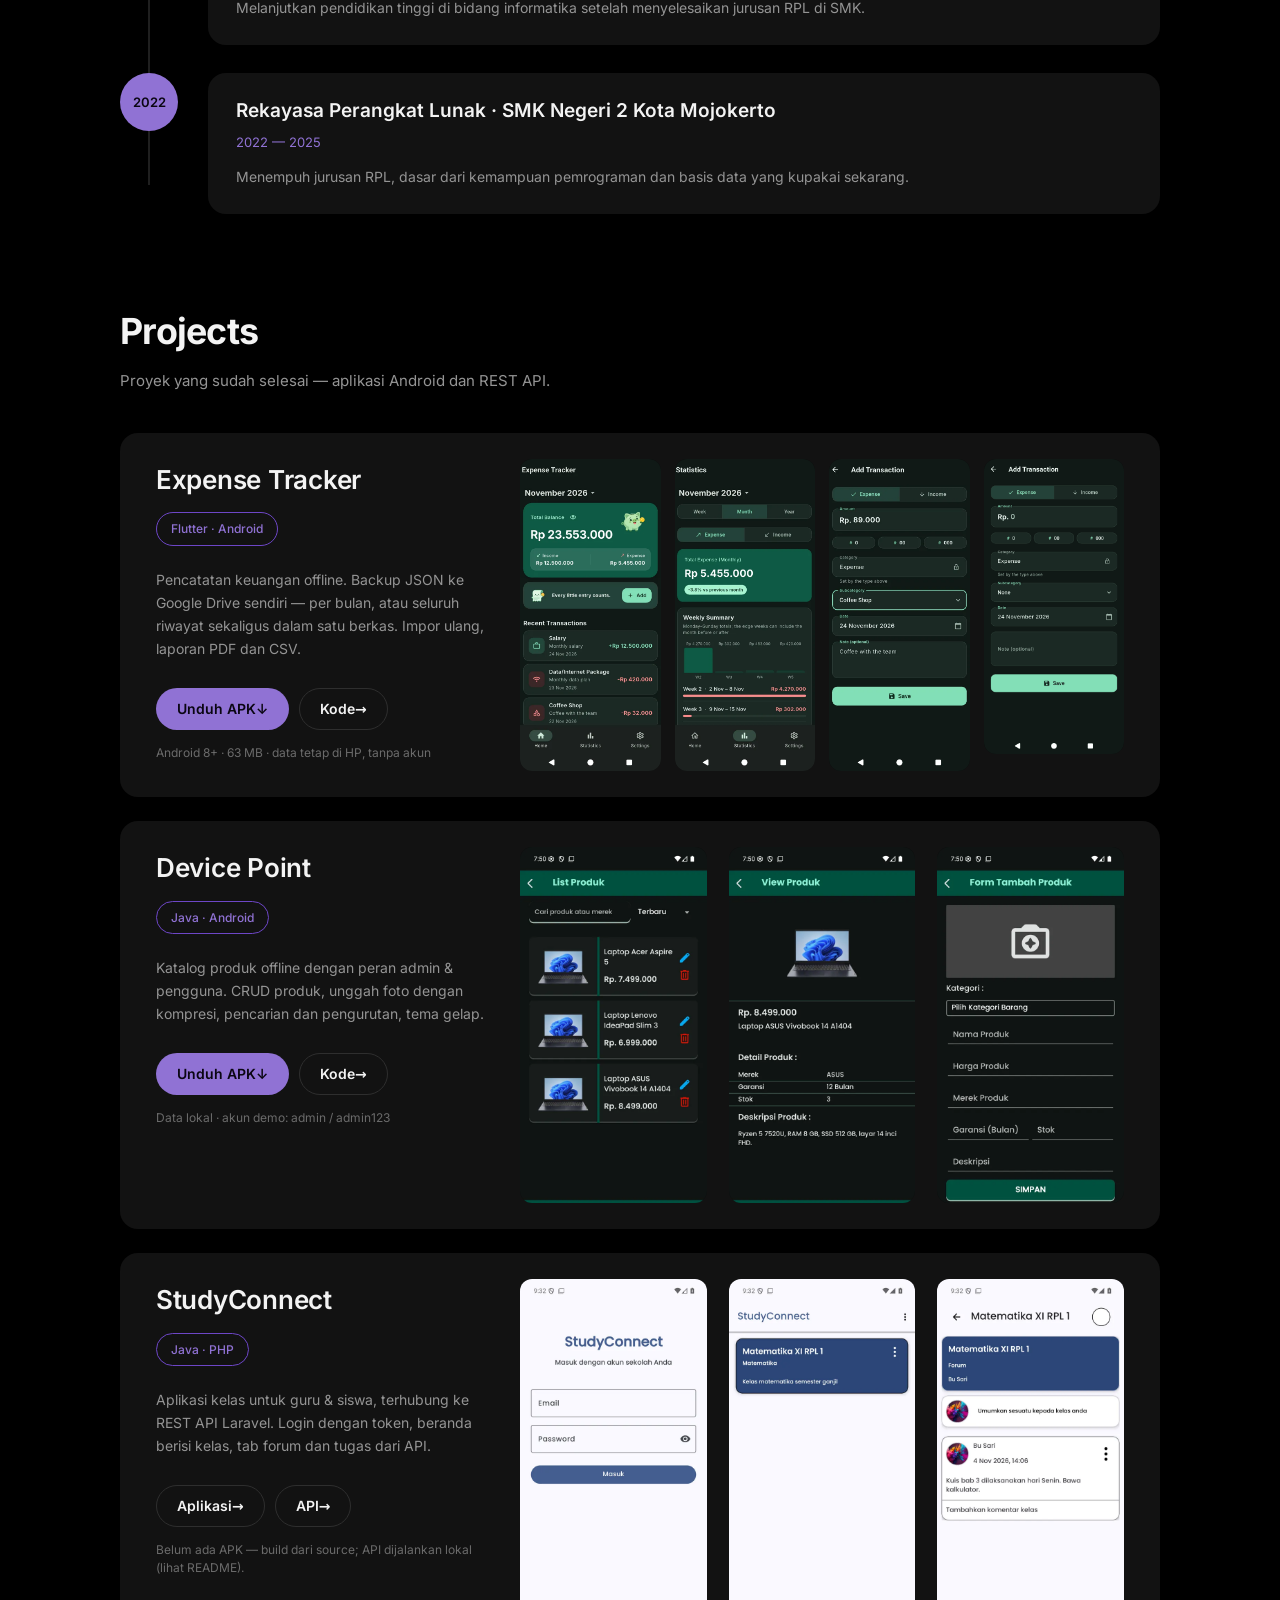
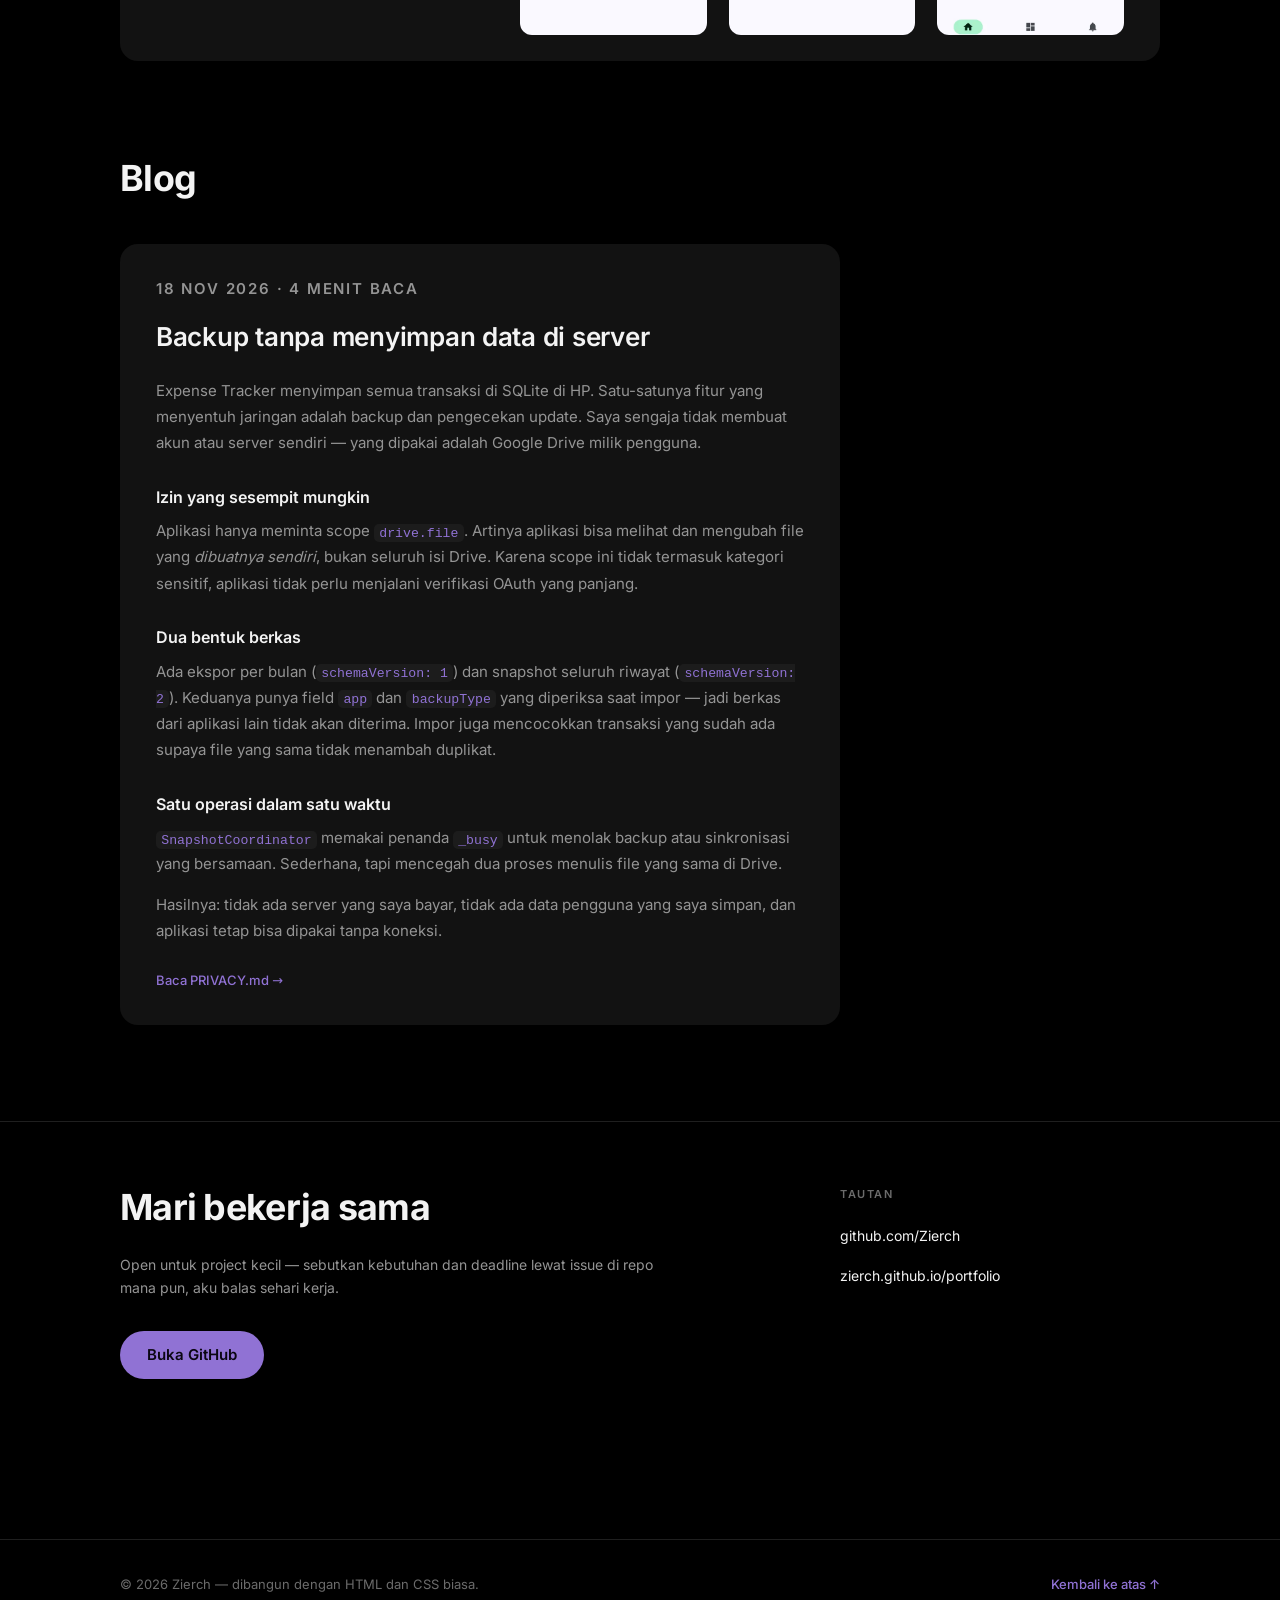
==== commit 8f1c53be: "feat: frame the portfolio for small freelance projects - availability badge in the hero, without a p" ====
--- a/index.html
+++ b/index.html
@@ -36,6 +36,7 @@
   <!-- ================= HERO ================= -->
   <section id="about" class="hero wrap" aria-labelledby="hero-judul">
     <div class="hero-text">
+      <p class="badge"><span class="dot"></span> Open untuk project kecil</p>
       <h1 id="hero-judul">About Me</h1>
       <p>
         Aku membangun aplikasi yang benar-benar dipakai — aplikasi Android,
@@ -83,6 +84,25 @@
         <ul class="pills">
           <li>SQLite</li><li>Git</li><li>CI</li>
         </ul>
+      </div>
+    </div>
+  </section>
+
+  <!-- ================= LAYANAN ================= -->
+  <section class="section wrap" aria-labelledby="layanan-judul">
+    <h2 id="layanan-judul">Bisa kubantu</h2>
+    <div class="skills">
+      <div class="card skill service">
+        <h3>Aplikasi Android</h3>
+        <p class="desc">Flutter atau Java, dari ide sampai bisa dipasang. Hasil akhirnya: APK rilis, source, dan README.</p>
+      </div>
+      <div class="card skill service">
+        <h3>REST API</h3>
+        <p class="desc">Laravel dengan autentikasi token dan database. Hasil akhirnya: endpoint terdokumentasi, test, dan CI.</p>
+      </div>
+      <div class="card skill service">
+        <h3>Perapian &amp; rilis</h3>
+        <p class="desc">Merapikan aplikasi lama: perbaikan bug, test, sampai build rilis bertanda tangan.</p>
       </div>
     </div>
   </section>
@@ -217,7 +237,7 @@
   <section id="contact" class="section wrap contact" aria-labelledby="contact-judul">
     <div class="contact-main">
       <h2 id="contact-judul">Mari bekerja sama</h2>
-      <p class="desc">Punya proyek, pertanyaan, atau sekadar ingin menyapa? Kirim pesan lewat GitHub — issue atau diskusi di repo mana pun akan kubaca.</p>
+      <p class="desc">Open untuk project kecil — sebutkan kebutuhan dan deadline lewat issue di repo mana pun, aku balas sehari kerja.</p>
       <div class="hero-actions">
         <a class="btn btn-primary" href="https://github.com/Zierch">Buka GitHub</a>
       </div>
--- a/style.css
+++ b/style.css
@@ -184,6 +184,27 @@
   letter-spacing: -0.02em;
 }
 
+/* badge kecil di hero — tanpa angka harga */
+.badge {
+  display: inline-flex;
+  align-items: center;
+  gap: 8px;
+  margin: 0 0 18px;
+  padding: 6px 14px;
+  border: 1px solid var(--accent-dark);
+  border-radius: 999px;
+  color: var(--accent);
+  font-size: 12px;
+  font-weight: 600;
+}
+
+.badge .dot {
+  width: 7px;
+  height: 7px;
+  border-radius: 50%;
+  background: #4ade80;
+}
+
 .hero-text p {
   margin: 0 0 22px;
   color: var(--dim);
@@ -309,6 +330,10 @@
   font-weight: 500;
   line-height: 1.5;
 }
+
+/* kartu "Bisa kubantu" — tinggi mengikuti isi */
+.service .desc { margin: 0; }
+.service { min-height: 0; }
 
 /* ---------- pendidikan ---------- */
 
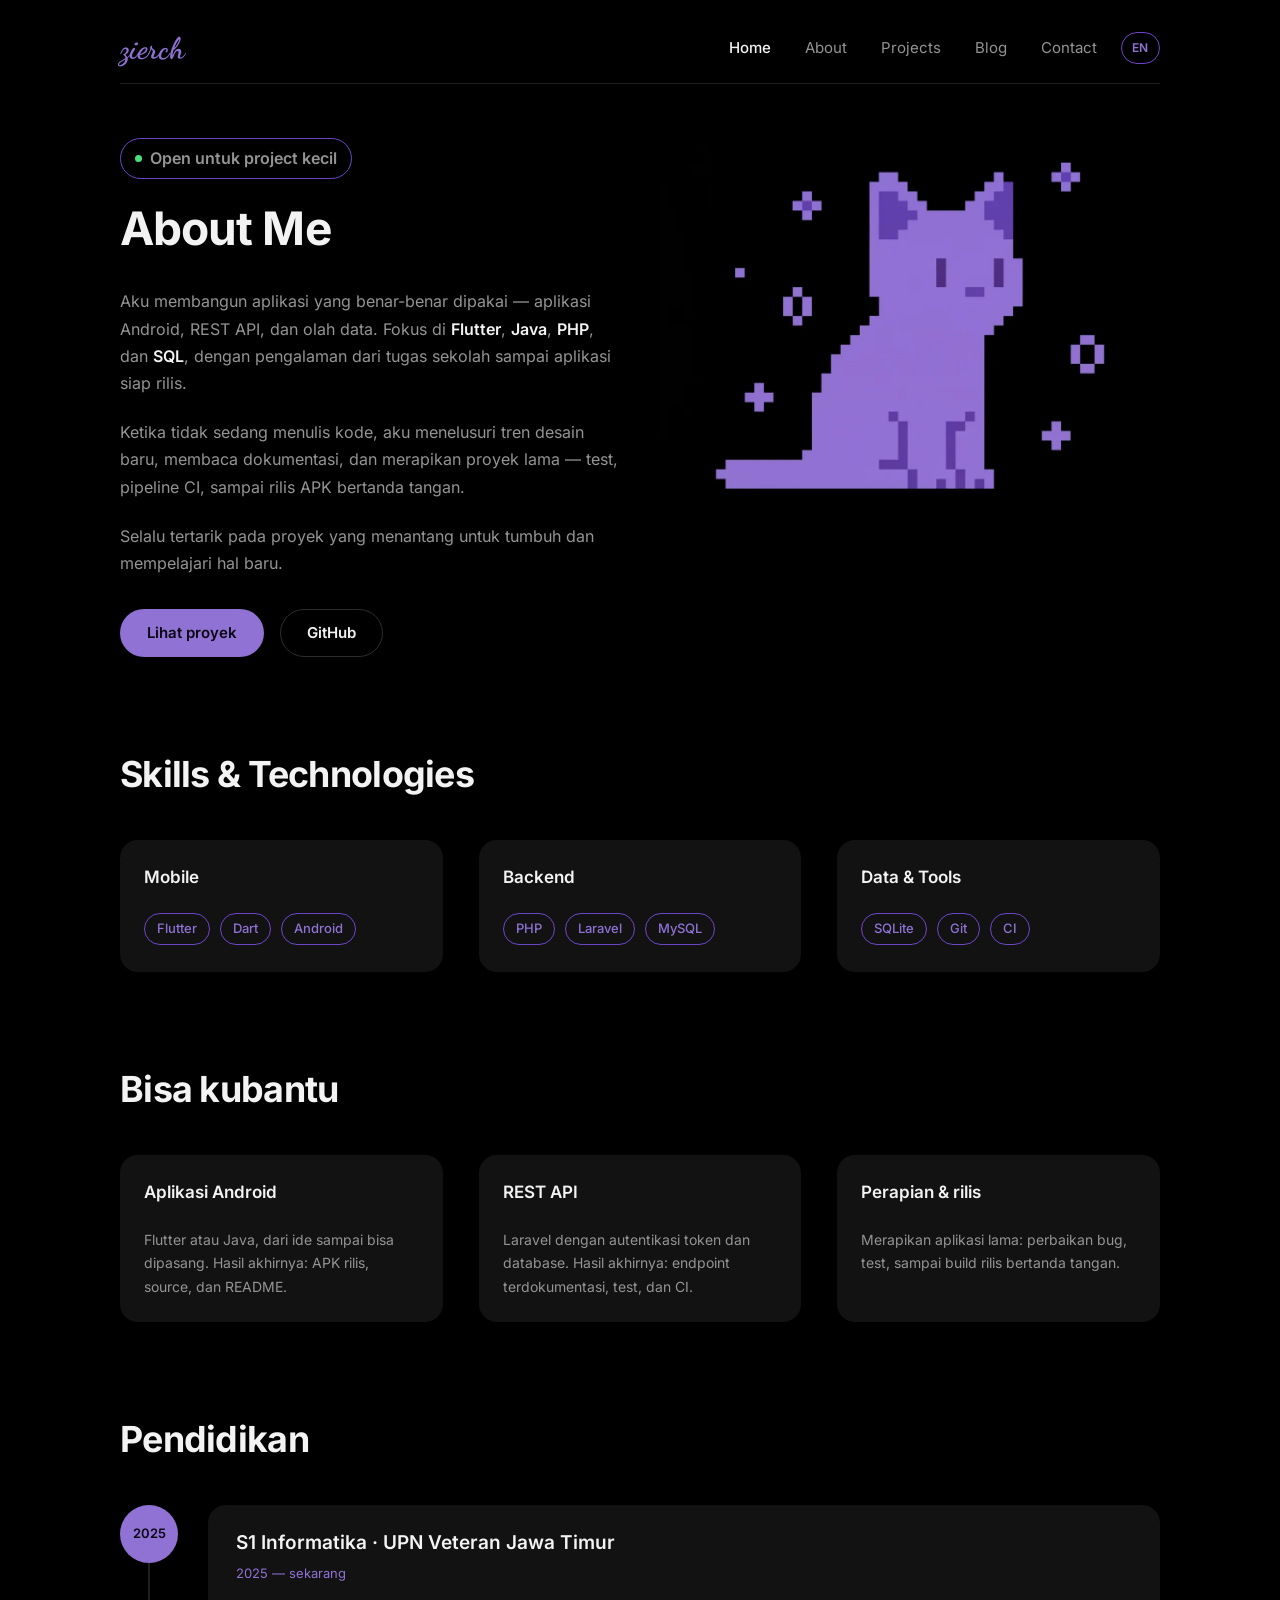
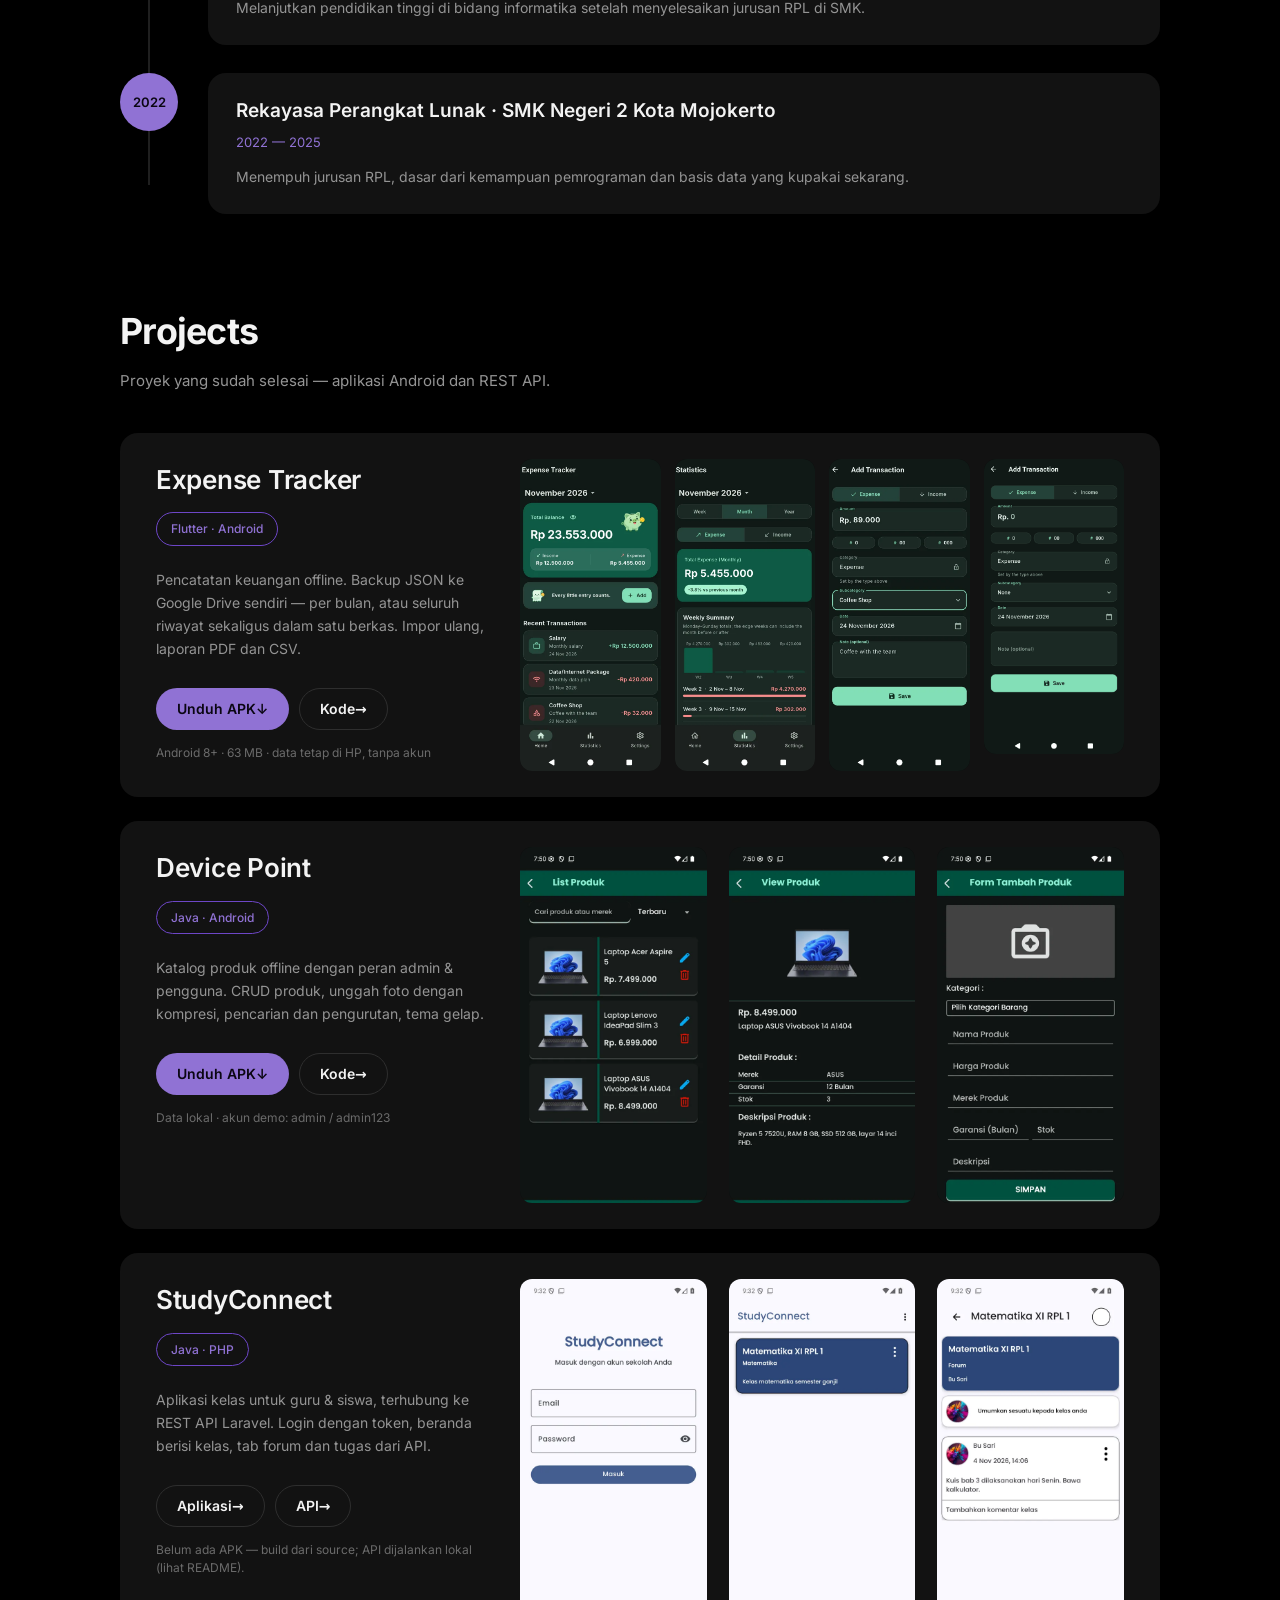
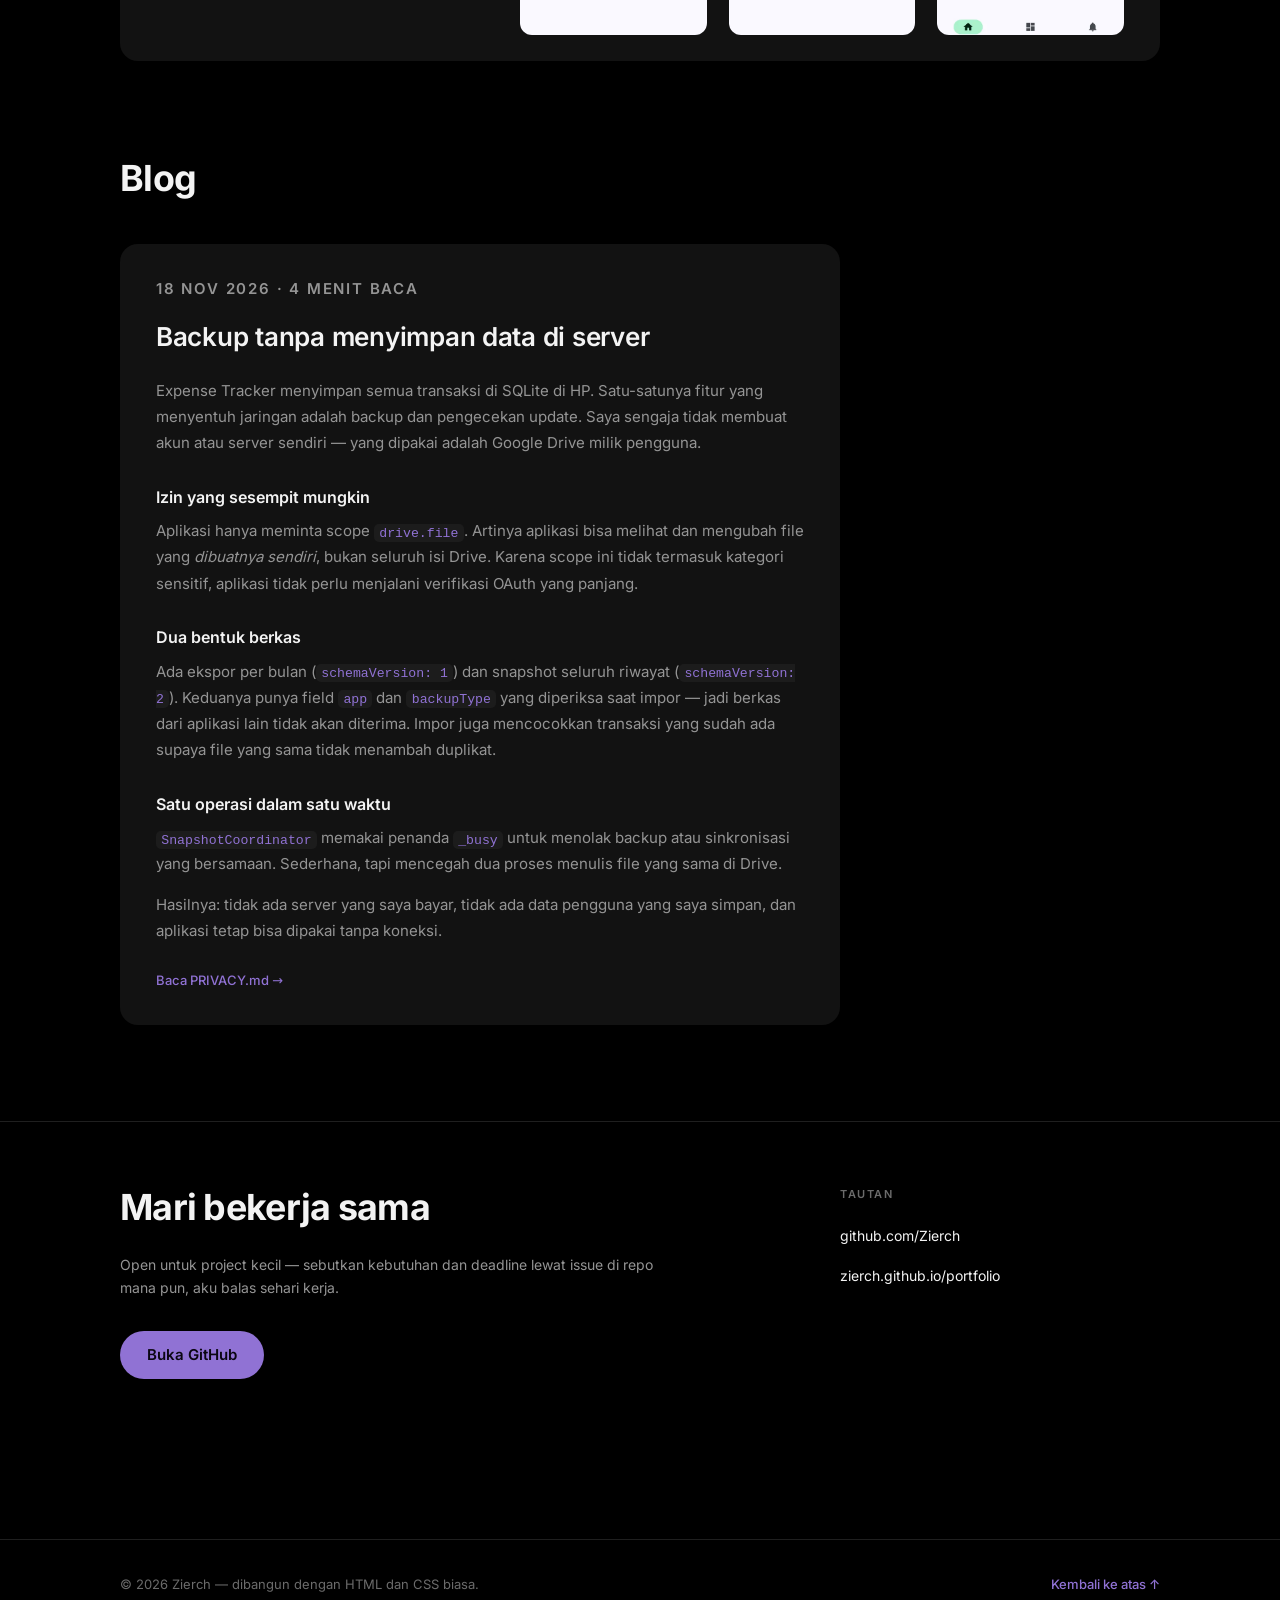
==== commit 2a81a36b: "feat: add an English version at /en/ A separate page rather than a CSS toggle so lang, hreflang, ima" ====
--- a/index.html
+++ b/index.html
@@ -6,6 +6,7 @@
 <title>Zierch — portfolio</title>
 <meta name="description" content="Portfolio Nabil (Zierch) — aplikasi Android, REST API, dan olah data. Flutter, Java, PHP, SQL.">
 <meta name="color-scheme" content="dark light">
+<link rel="alternate" hreflang="en" href="https://zierch.github.io/portfolio/en/">
 <link rel="preload" href="assets/fonts/inter-var.woff2" as="font" type="font/woff2" crossorigin>
 <link rel="preload" href="assets/fonts/dancing-script-700.woff2" as="font" type="font/woff2" crossorigin>
 <link rel="stylesheet" href="style.css">
@@ -19,13 +20,14 @@
 
 <header class="nav wrap">
   <a class="logo" href="#top">zierch</a>
-  <nav class="menu" aria-label="Navigasi utama">
+  <nav class="menu" id="menu-mobile" aria-label="Navigasi utama">
     <a href="#top" aria-current="page">Home</a>
     <a href="#about">About</a>
     <a href="#projects">Projects</a>
     <a href="#blog">Blog</a>
     <a href="#contact">Contact</a>
   </nav>
+  <a class="lang" href="en/" hreflang="en" lang="en" aria-label="Switch to English">EN</a>
   <button class="menu-toggle" aria-expanded="false" aria-controls="menu-mobile" aria-label="Buka menu">
     <span></span><span></span><span></span>
   </button>
--- a/style.css
+++ b/style.css
@@ -101,7 +101,7 @@
 .nav {
   display: flex;
   align-items: center;
-  justify-content: space-between;
+  justify-content: flex-start;
   gap: 1.5rem;
   padding-block: 30px 0;
   position: relative;
@@ -130,6 +130,7 @@
 .menu {
   display: flex;
   gap: 34px;
+  margin-left: auto;
 }
 
 .menu a {
@@ -143,6 +144,21 @@
 .menu a[aria-current="page"] { color: var(--text); }
 
 .menu a[aria-current="page"] { font-weight: 500; }
+
+/* penanda bahasa — tetap terlihat walau menu disembunyikan di HP */
+.lang {
+  color: var(--accent);
+  font-size: 12px;
+  font-weight: 600;
+  letter-spacing: 0.05em;
+  text-decoration: none;
+  padding: 5px 10px;
+  border: 1px solid var(--accent-dark);
+  border-radius: 999px;
+  transition: background-color 0.15s ease;
+}
+
+.lang:hover { background: #1a1328; }
 
 /* tombol hamburger — hanya di layar kecil */
 .menu-toggle {
@@ -657,6 +673,10 @@
 
 @media (max-width: 720px) {
   .menu { display: none; }
+
+  /* dorong penanda bahasa ke kanan, berdampingan dengan hamburger */
+  .lang { margin-left: auto; }
+
   .menu-toggle { display: flex; }
 
   .nav::after { bottom: -14px; }
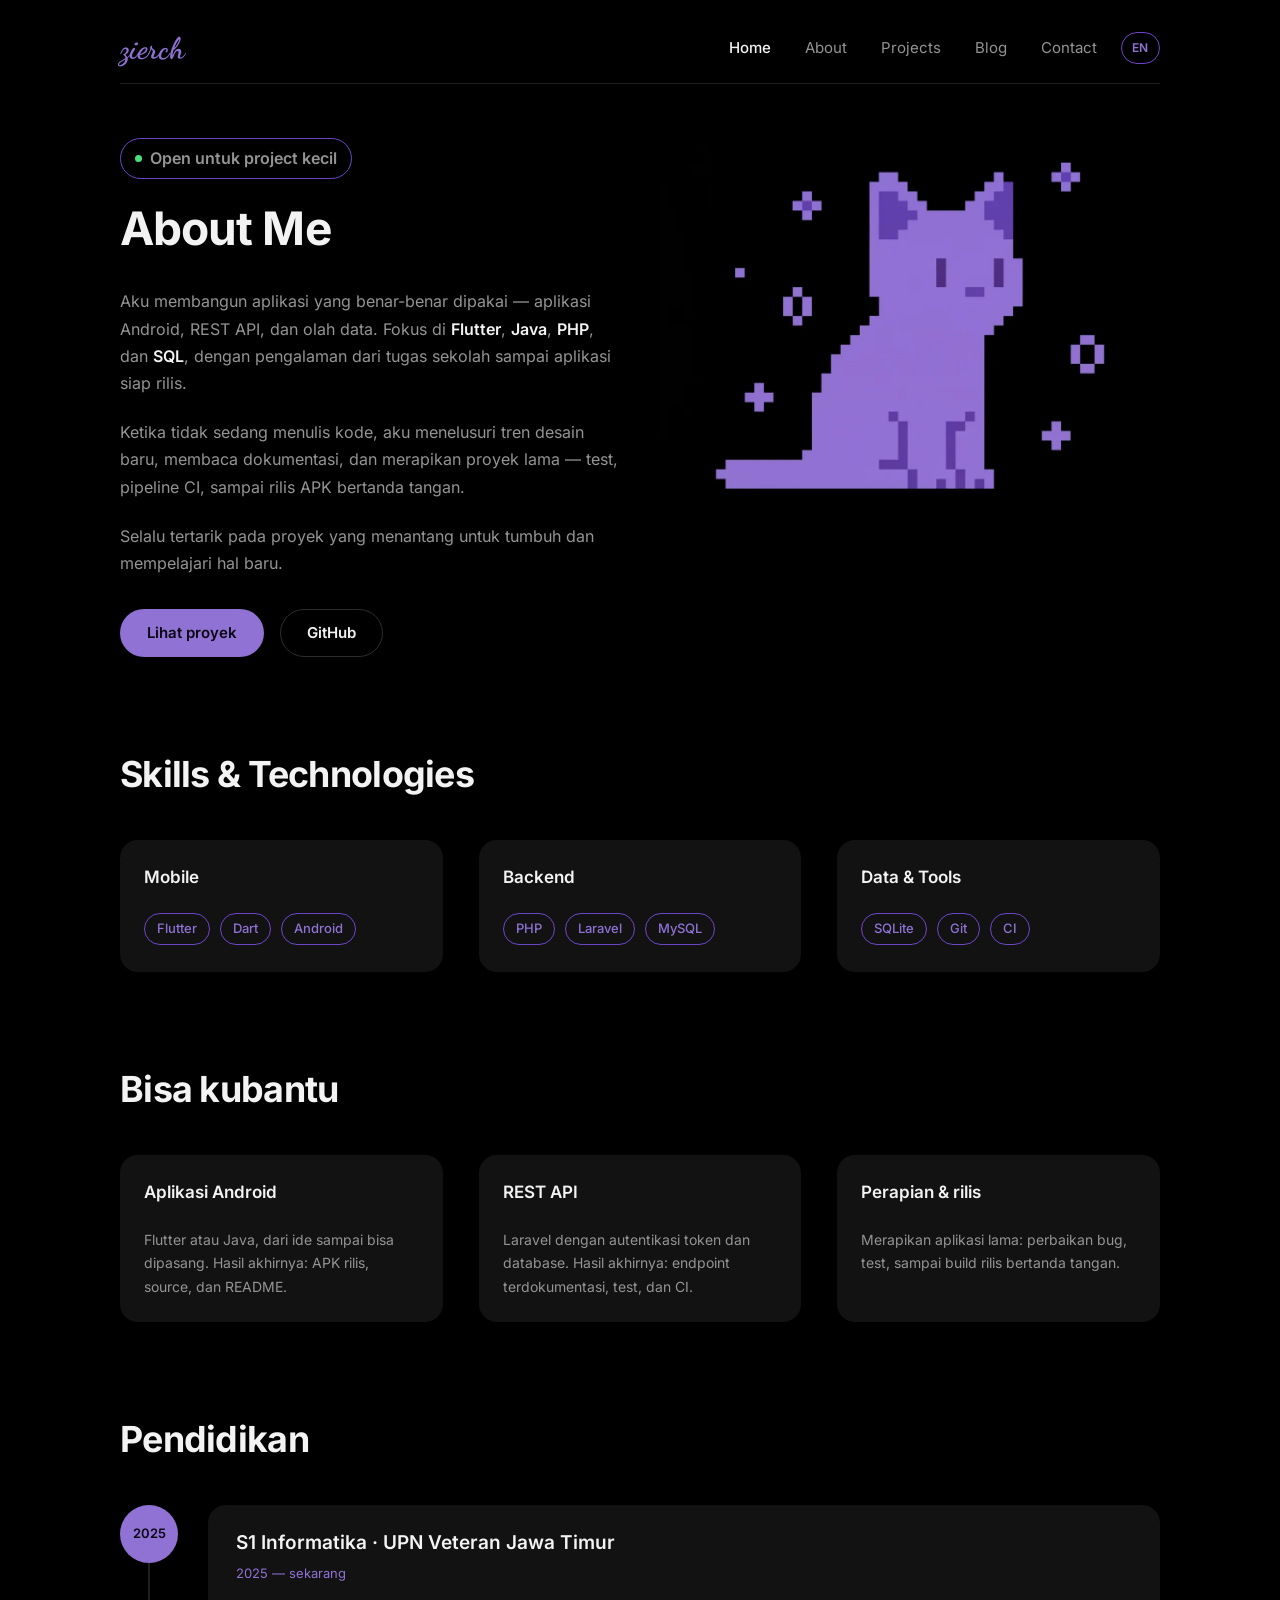
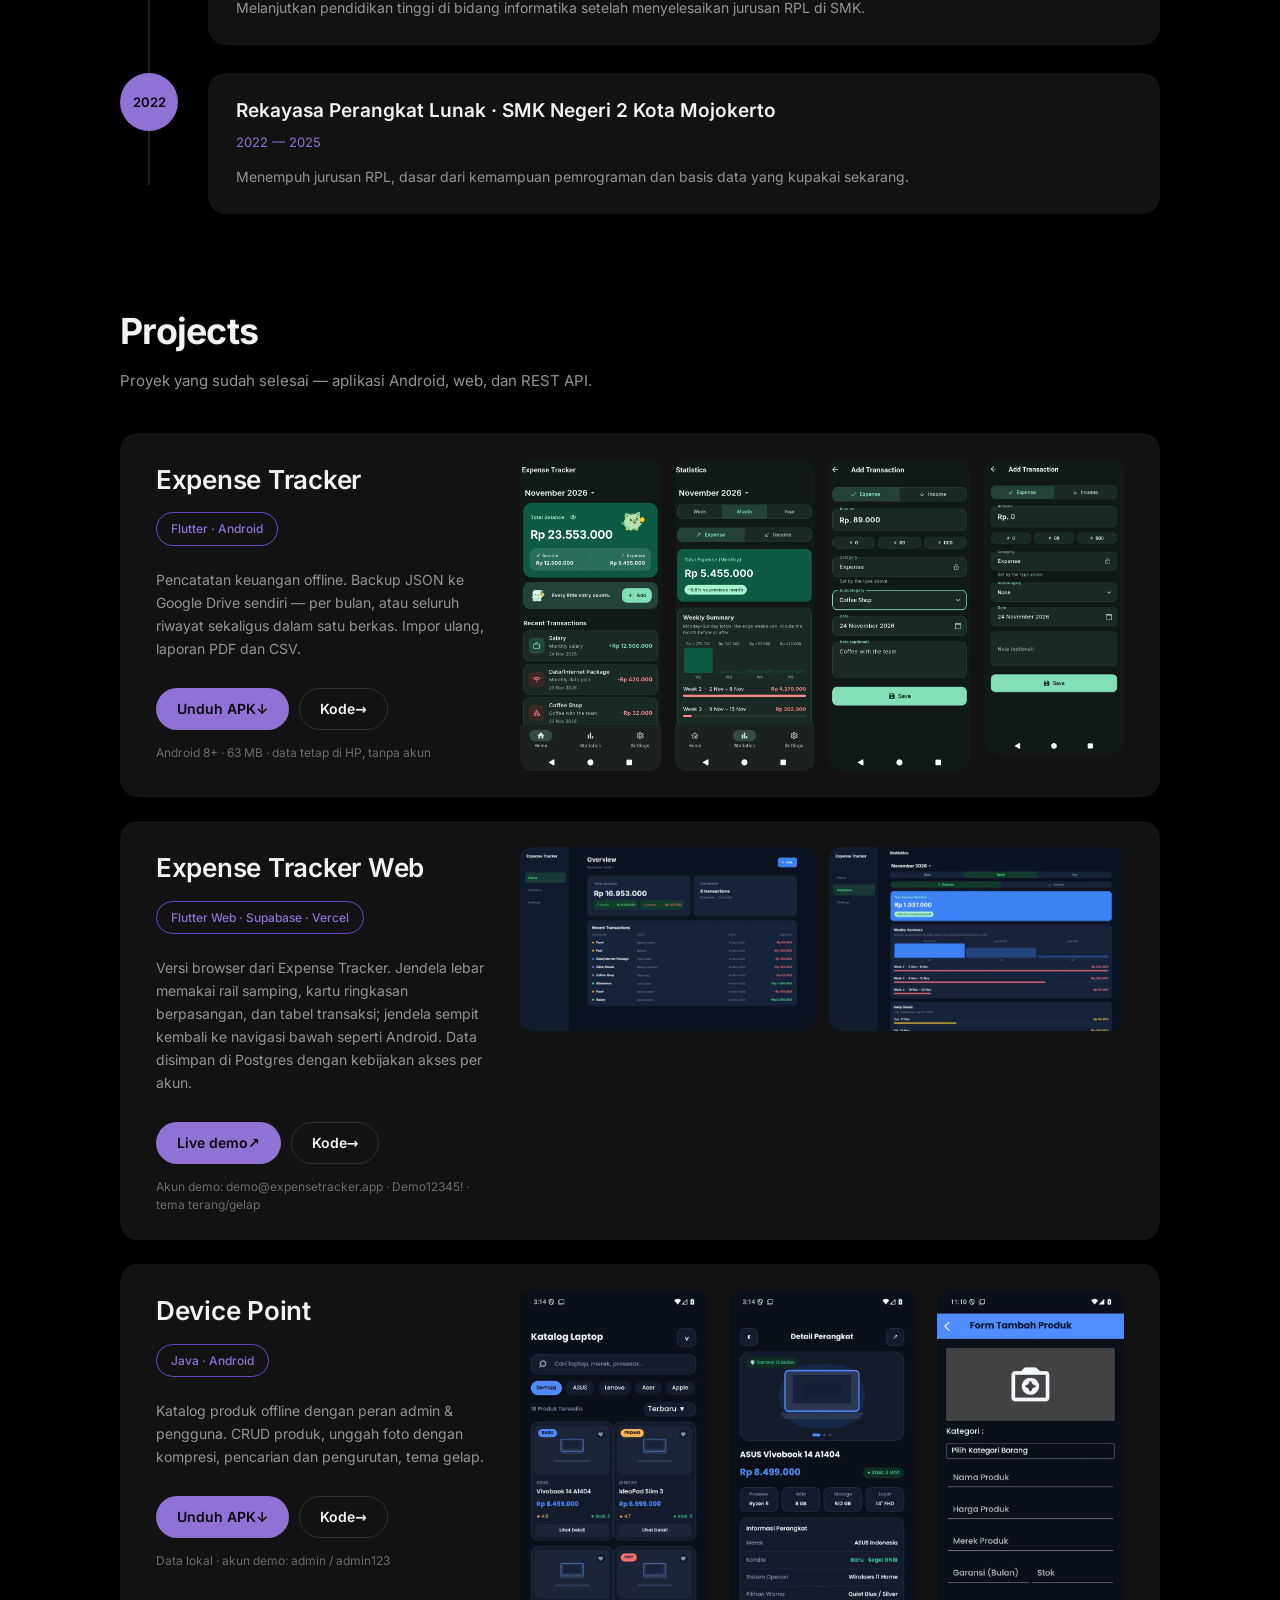
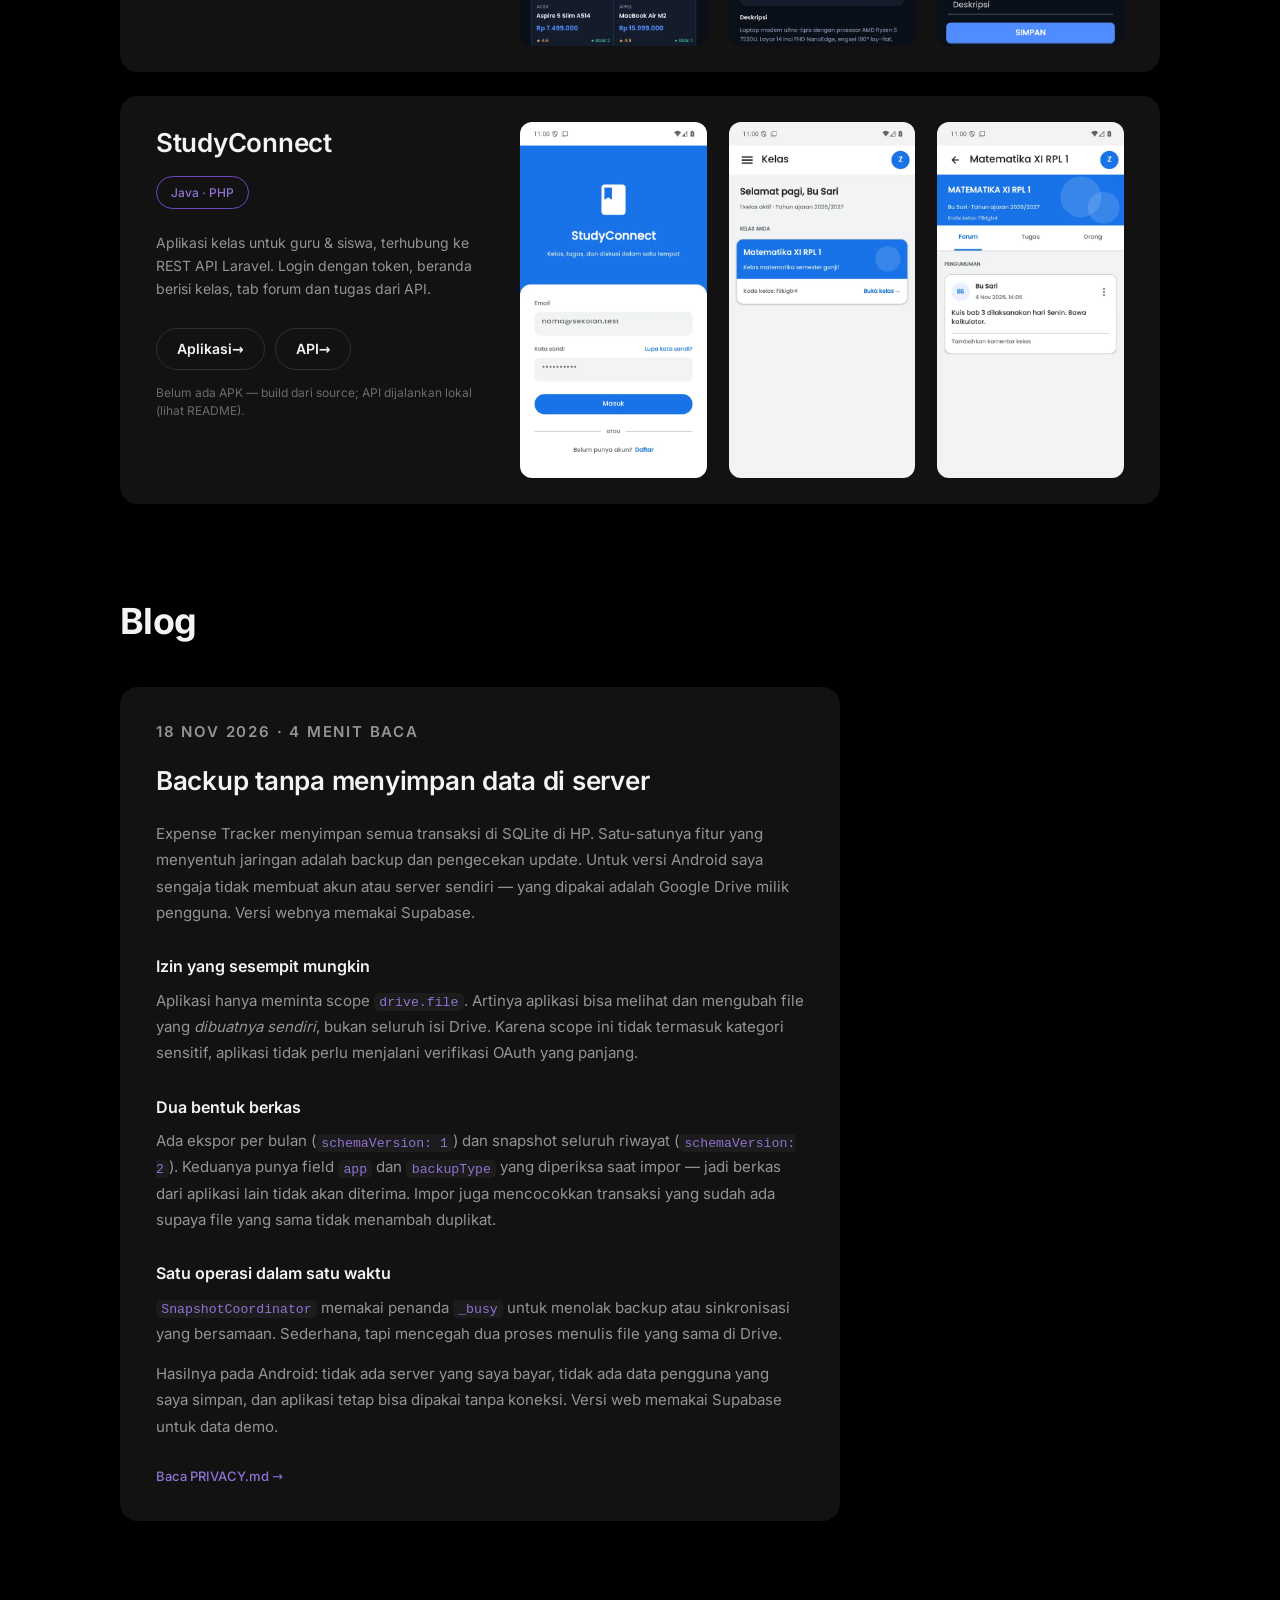
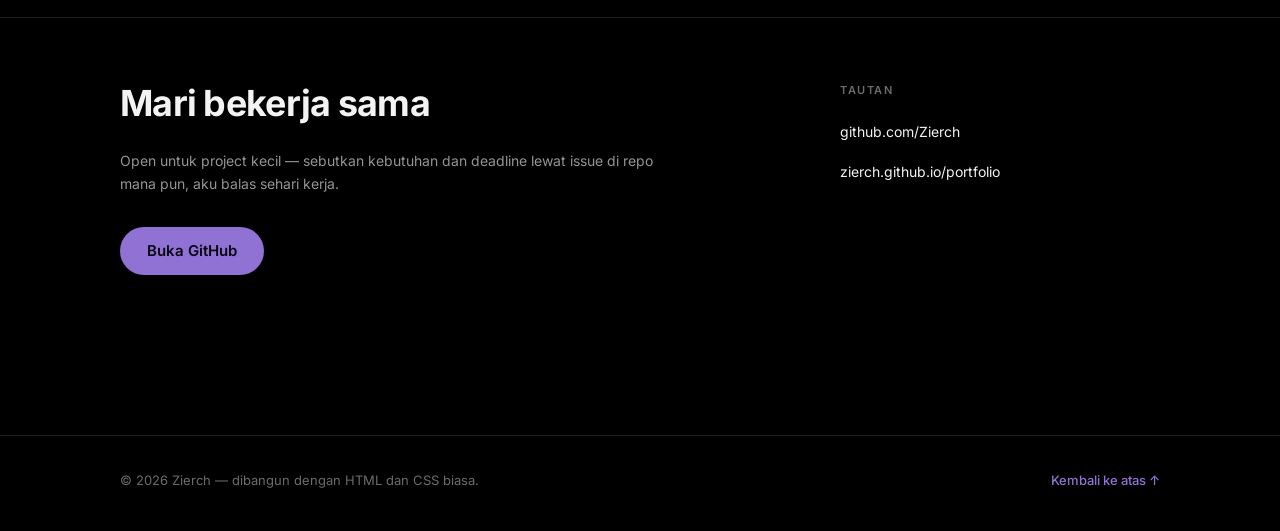
==== commit 60457f8b: "feat: add Expense Tracker Web project to portfolio" ====
--- a/index.html
+++ b/index.html
@@ -135,7 +135,7 @@
   <!-- ================= PROJECTS ================= -->
   <section id="projects" class="section wrap" aria-labelledby="projects-judul">
     <h2 id="projects-judul">Projects</h2>
-    <p class="section-sub">Proyek yang sudah selesai — aplikasi Android dan REST API.</p>
+    <p class="section-sub">Proyek yang sudah selesai — aplikasi Android, web, dan REST API.</p>
 
     <article class="card project">
       <div class="project-info">
@@ -158,6 +158,23 @@
 
     <article class="card project">
       <div class="project-info">
+        <h3>Expense Tracker Web</h3>
+        <p class="tag">Flutter Web · Supabase · Vercel</p>
+        <p class="desc">Versi browser dari Expense Tracker. Jendela lebar memakai rail samping, kartu ringkasan berpasangan, dan tabel transaksi; jendela sempit kembali ke navigasi bawah seperti Android. Data disimpan di Postgres dengan kebijakan akses per akun.</p>
+        <div class="project-actions">
+          <a class="btn btn-primary btn-sm" href="https://expense-tracker-web-ruddy-sigma.vercel.app">Live demo <span aria-hidden="true">↗</span></a>
+          <a class="btn btn-ghost btn-sm" href="https://github.com/Zierch/expense_tracker">Kode <span aria-hidden="true">→</span></a>
+        </div>
+        <p class="project-note">Akun demo: demo@expensetracker.app · Demo12345! · tema terang/gelap</p>
+      </div>
+      <div class="shots shots--wide" role="group" aria-label="Tangkapan layar Expense Tracker Web">
+        <img src="assets/expense-web-dashboard.webp" width="720" height="450" loading="lazy" alt="Dashboard web Expense Tracker tema gelap: rail samping, kartu ringkasan, dan tabel transaksi.">
+        <img src="assets/expense-web-statistics.webp" width="720" height="450" loading="lazy" alt="Halaman statistik web: grafik pengeluaran per kategori.">
+      </div>
+    </article>
+
+    <article class="card project">
+      <div class="project-info">
         <h3>Device Point</h3>
         <p class="tag">Java · Android</p>
         <p class="desc">Katalog produk offline dengan peran admin &amp; pengguna. CRUD produk, unggah foto dengan kompresi, pencarian dan pengurutan, tema gelap.</p>
@@ -202,9 +219,9 @@
       <h3>Backup tanpa menyimpan data di server</h3>
       <p>
         Expense Tracker menyimpan semua transaksi di SQLite di HP. Satu-satunya
-        fitur yang menyentuh jaringan adalah backup dan pengecekan update. Saya
-        sengaja tidak membuat akun atau server sendiri — yang dipakai adalah
-        Google Drive milik pengguna.
+        fitur yang menyentuh jaringan adalah backup dan pengecekan update. Untuk
+        versi Android saya sengaja tidak membuat akun atau server sendiri — yang
+        dipakai adalah Google Drive milik pengguna. Versi webnya memakai Supabase.
       </p>
       <h4>Izin yang sesempit mungkin</h4>
       <p>
@@ -228,8 +245,9 @@
         mencegah dua proses menulis file yang sama di Drive.
       </p>
       <p>
-        Hasilnya: tidak ada server yang saya bayar, tidak ada data pengguna yang
-        saya simpan, dan aplikasi tetap bisa dipakai tanpa koneksi.
+        Hasilnya pada Android: tidak ada server yang saya bayar, tidak ada data
+        pengguna yang saya simpan, dan aplikasi tetap bisa dipakai tanpa koneksi.
+        Versi web memakai Supabase untuk data demo.
       </p>
       <a class="repo" href="https://github.com/Zierch/expense_tracker/blob/main/PRIVACY.md">Baca PRIVACY.md <span aria-hidden="true">→</span></a>
     </article>
--- a/style.css
+++ b/style.css
@@ -490,6 +490,17 @@
   gap: 14px;
 }
 
+/* Tangkapan web desktop: landscape, jangan dipaksa rasio 9:20 */
+.shots--wide {
+  grid-template-columns: repeat(2, minmax(0, 1fr));
+  gap: 14px;
+}
+
+.shots--wide img {
+  aspect-ratio: 16 / 10;
+  max-height: none;
+}
+
 /* GIF demo: tetap dalam strip, tidak ikut rasio 9:20 */
 .shots .shot-gif {
   aspect-ratio: auto;
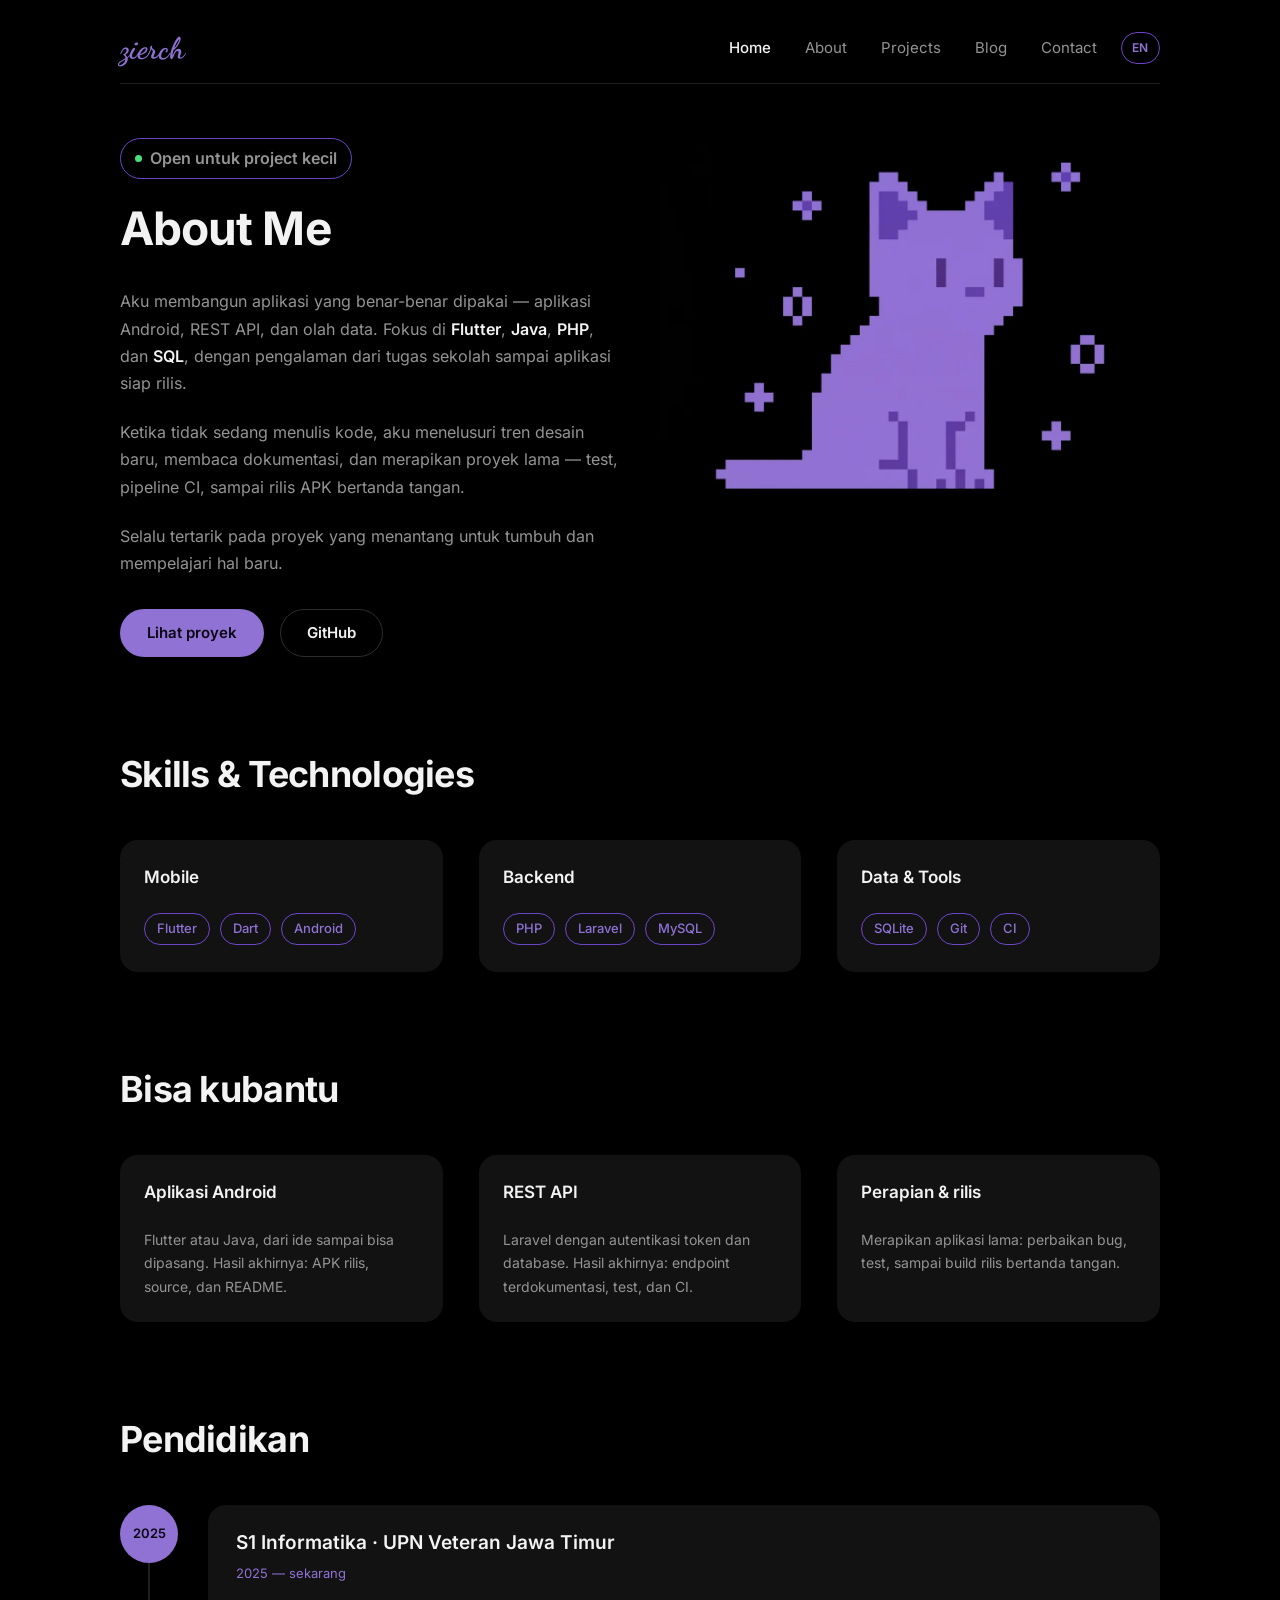
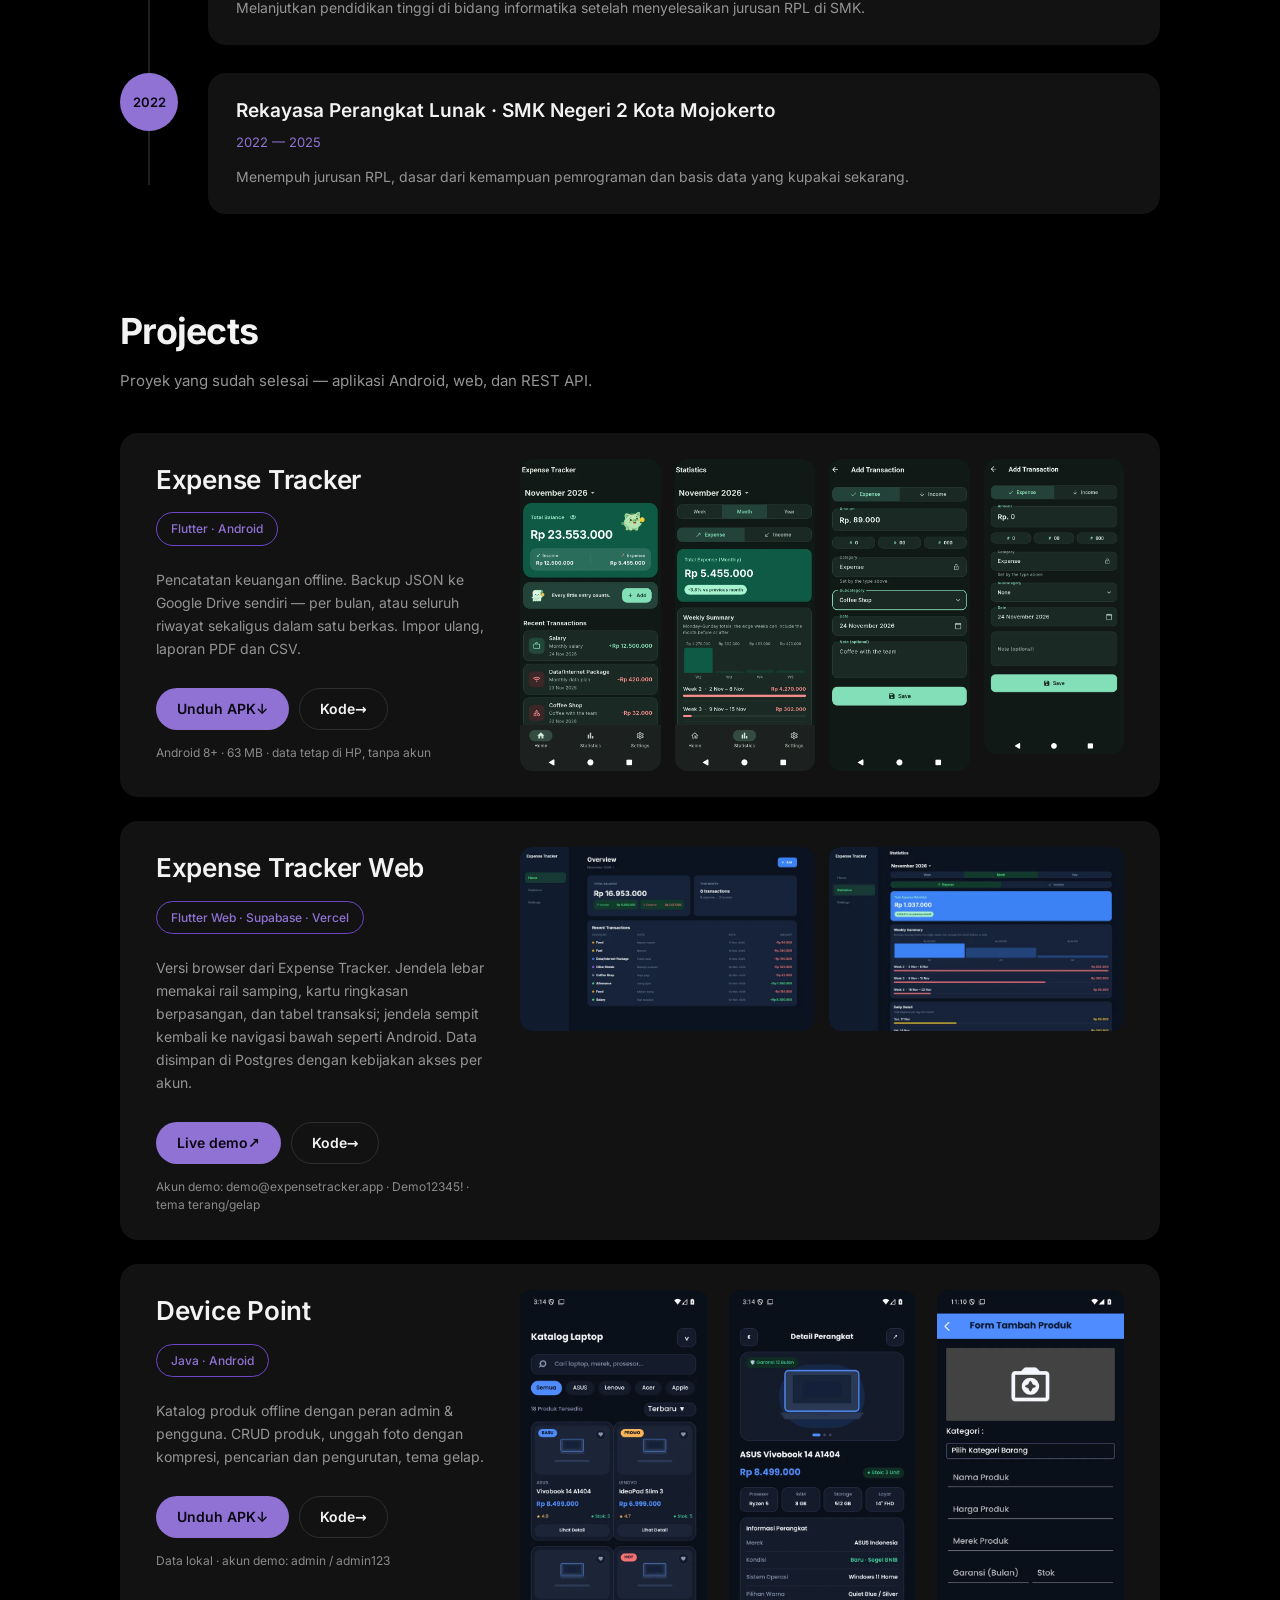
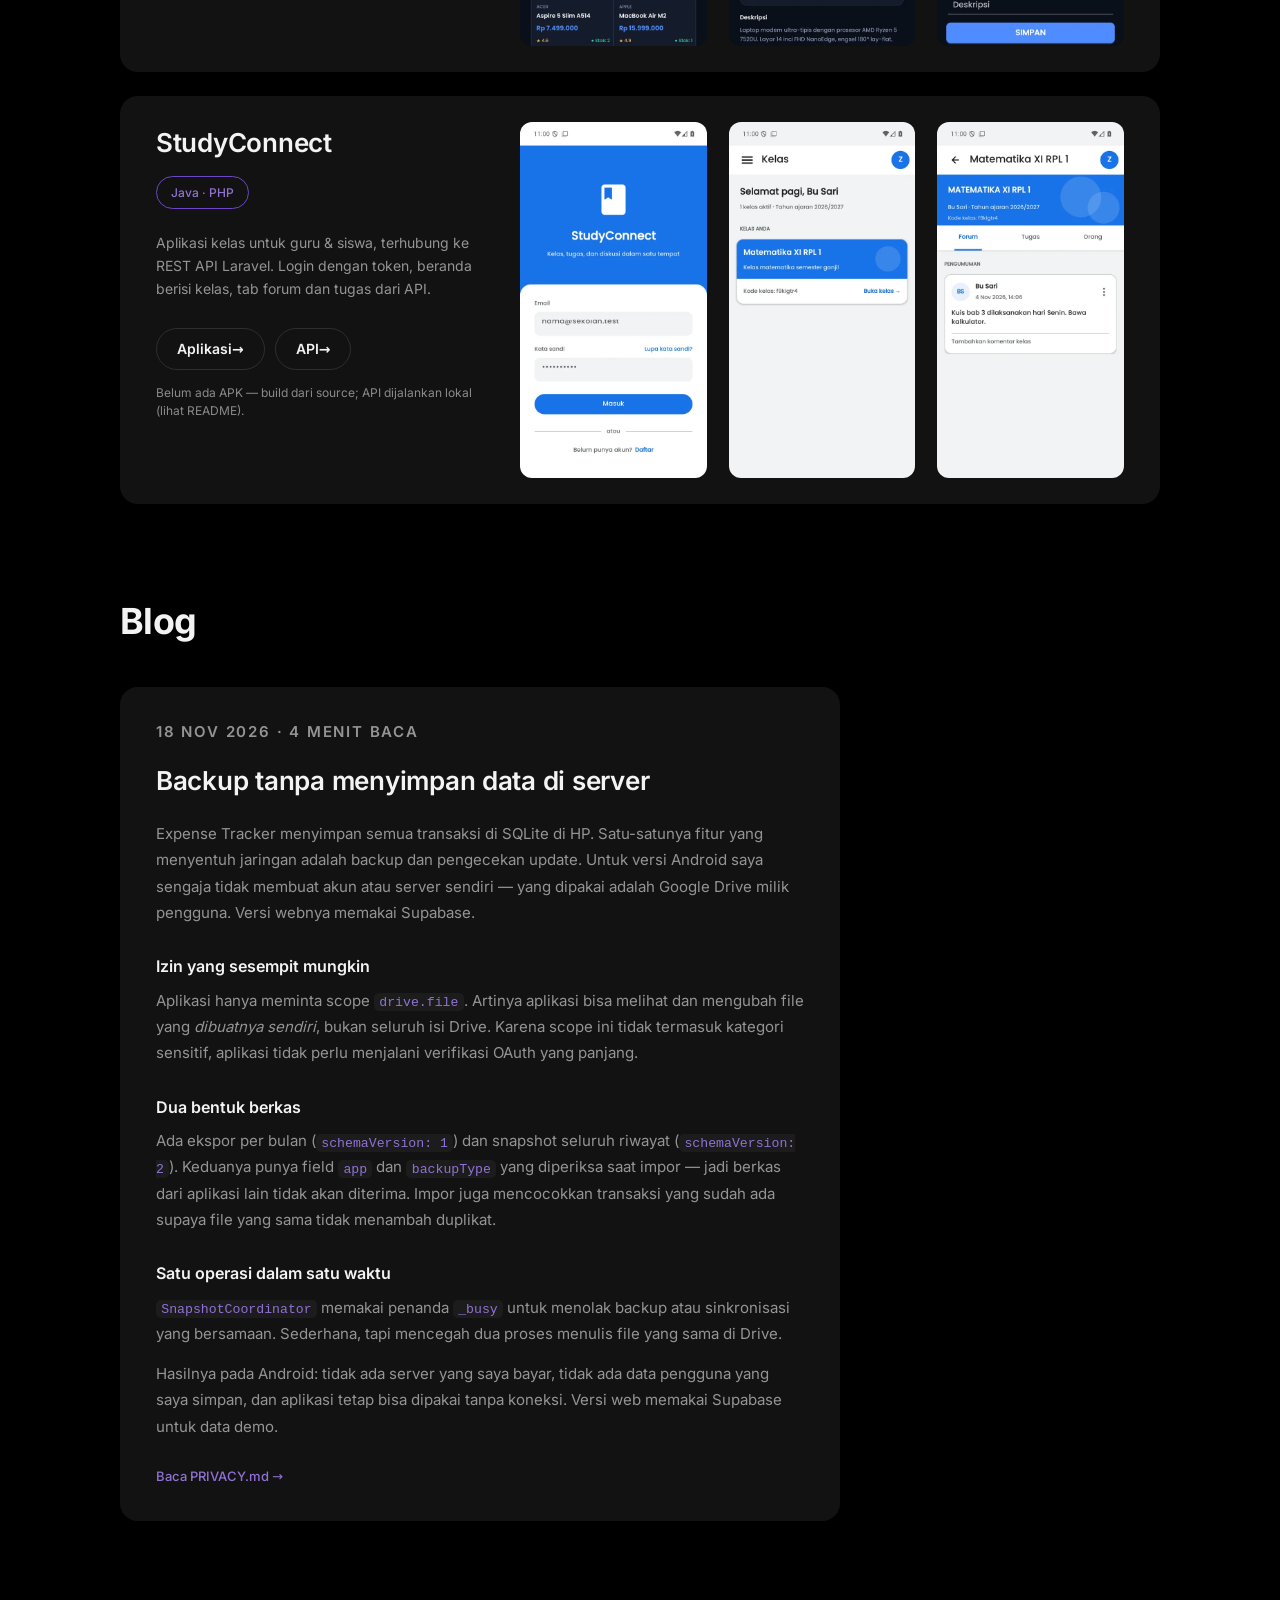
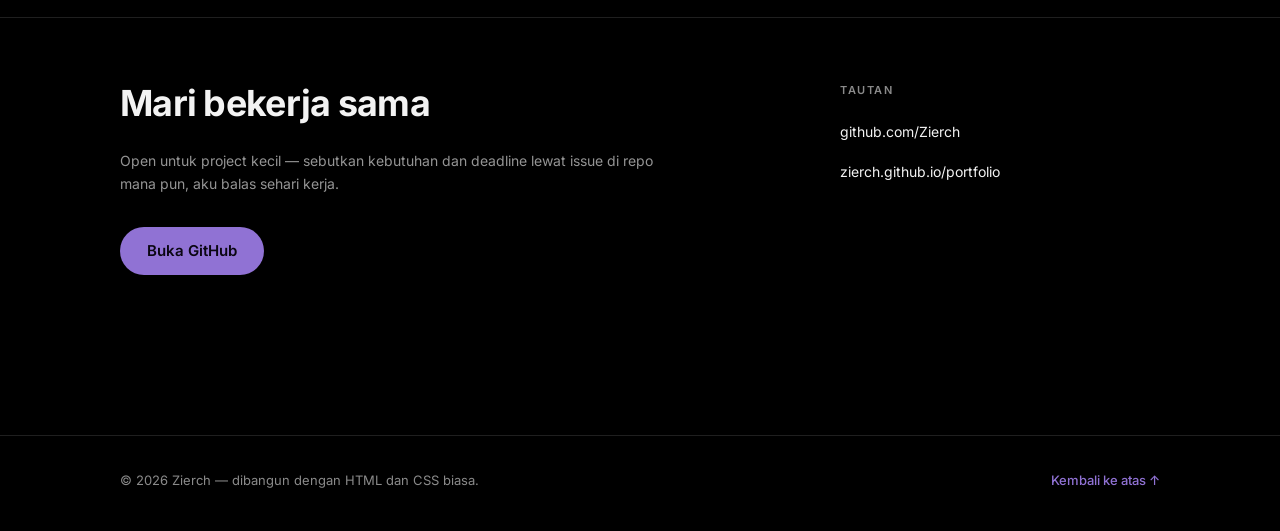
==== commit a2dc68a0: "fix: polish mobile navigation, contrast, and link previews" ====
--- a/index.html
+++ b/index.html
@@ -5,6 +5,20 @@
 <meta name="viewport" content="width=device-width, initial-scale=1">
 <title>Zierch — portfolio</title>
 <meta name="description" content="Portfolio Nabil (Zierch) — aplikasi Android, REST API, dan olah data. Flutter, Java, PHP, SQL.">
+<meta property="og:type" content="website">
+<meta property="og:site_name" content="Zierch">
+<meta property="og:locale" content="id_ID">
+<meta property="og:url" content="https://zierch.github.io/portfolio/">
+<meta property="og:title" content="Zierch — portfolio">
+<meta property="og:description" content="Portfolio Nabil (Zierch) — aplikasi Android, REST API, dan olah data. Flutter, Java, PHP, SQL.">
+<meta property="og:image" content="https://zierch.github.io/portfolio/assets/kucing.webp">
+<meta property="og:image:width" content="1040">
+<meta property="og:image:height" content="780">
+<meta property="og:image:alt" content="Kucing piksel ungu, maskot portofolio Zierch.">
+<meta name="twitter:card" content="summary_large_image">
+<meta name="twitter:title" content="Zierch — portfolio">
+<meta name="twitter:description" content="Portfolio Nabil (Zierch) — aplikasi Android, REST API, dan olah data. Flutter, Java, PHP, SQL.">
+<meta name="twitter:image" content="https://zierch.github.io/portfolio/assets/kucing.webp">
 <meta name="color-scheme" content="dark light">
 <link rel="alternate" hreflang="en" href="https://zierch.github.io/portfolio/en/">
 <link rel="preload" href="assets/fonts/inter-var.woff2" as="font" type="font/woff2" crossorigin>
@@ -20,6 +34,7 @@
 
 <header class="nav wrap">
   <a class="logo" href="#top">zierch</a>
+  <input class="menu-check" type="checkbox" id="menu-toggle" aria-label="Buka menu" aria-controls="menu-mobile">
   <nav class="menu" id="menu-mobile" aria-label="Navigasi utama">
     <a href="#top" aria-current="page">Home</a>
     <a href="#about">About</a>
@@ -28,9 +43,9 @@
     <a href="#contact">Contact</a>
   </nav>
   <a class="lang" href="en/" hreflang="en" lang="en" aria-label="Switch to English">EN</a>
-  <button class="menu-toggle" aria-expanded="false" aria-controls="menu-mobile" aria-label="Buka menu">
+  <label class="menu-toggle" for="menu-toggle">
     <span></span><span></span><span></span>
-  </button>
+  </label>
 </header>
 
 <main id="top">
--- a/style.css
+++ b/style.css
@@ -27,7 +27,7 @@
   --border: #2e2e2e;
   --text: #f3f3f3;
   --dim: #949494;
-  --muted: #6b6b6b;
+  --muted: #8a8a8a;
   --accent: #9072d4;
   --accent-dark: #6d46c7;
   --on-accent: #0a0612;
@@ -179,6 +179,22 @@
   height: 2px;
   background: var(--text);
   border-radius: 2px;
+  transition: transform 0.15s ease, opacity 0.15s ease;
+}
+
+/* kotak centang penggerak menu; tersembunyi tapi tetap bisa di-Tab */
+.menu-check {
+  display: none;
+  position: absolute;
+  width: 1px;
+  height: 1px;
+  margin: -1px;
+  padding: 0;
+  border: 0;
+  overflow: hidden;
+  clip: rect(0 0 0 0);
+  clip-path: inset(50%);
+  white-space: nowrap;
 }
 
 /* ---------- hero ---------- */
@@ -683,12 +699,59 @@
 }
 
 @media (max-width: 720px) {
-  .menu { display: none; }
-
-  /* dorong penanda bahasa ke kanan, berdampingan dengan hamburger */
-  .lang { margin-left: auto; }
-
-  .menu-toggle { display: flex; }
+  .nav {
+    flex-wrap: wrap;
+    row-gap: 0;
+  }
+
+  /* urutan: logo, bahasa, hamburger, panel menu */
+  .logo { order: 1; }
+  .lang { order: 2; margin-left: auto; }
+  .menu-toggle { order: 3; display: flex; }
+
+  /* kotak centang aktif hanya di layar kecil */
+  .menu-check { display: block; }
+
+  /* menu tersembunyi sampai kotak centang dicentang */
+  .menu {
+    display: none;
+    order: 4;
+    flex-basis: 100%;
+    flex-direction: column;
+    gap: 0;
+    margin: 10px 0 0;
+    padding: 6px 18px;
+    background: var(--card);
+    border: 1px solid var(--border);
+    border-radius: 14px;
+  }
+
+  .menu-check:checked ~ .menu { display: flex; }
+
+  .menu a {
+    padding: 11px 0;
+    border-top: 1px solid var(--line);
+  }
+
+  .menu a:first-child { border-top: 0; }
+
+  .menu-check:focus-visible ~ .menu-toggle {
+    outline: 2px solid var(--accent);
+    outline-offset: 3px;
+    border-radius: 6px;
+  }
+
+  .menu-check:checked ~ .menu-toggle span:nth-child(1) {
+    transform: translateY(7px) rotate(45deg);
+  }
+
+  .menu-check:checked ~ .menu-toggle span:nth-child(2) {
+    opacity: 0;
+  }
+
+  .menu-check:checked ~ .menu-toggle span:nth-child(3) {
+    transform: translateY(-7px) rotate(-45deg);
+  }
 
   .nav::after { bottom: -14px; }
 
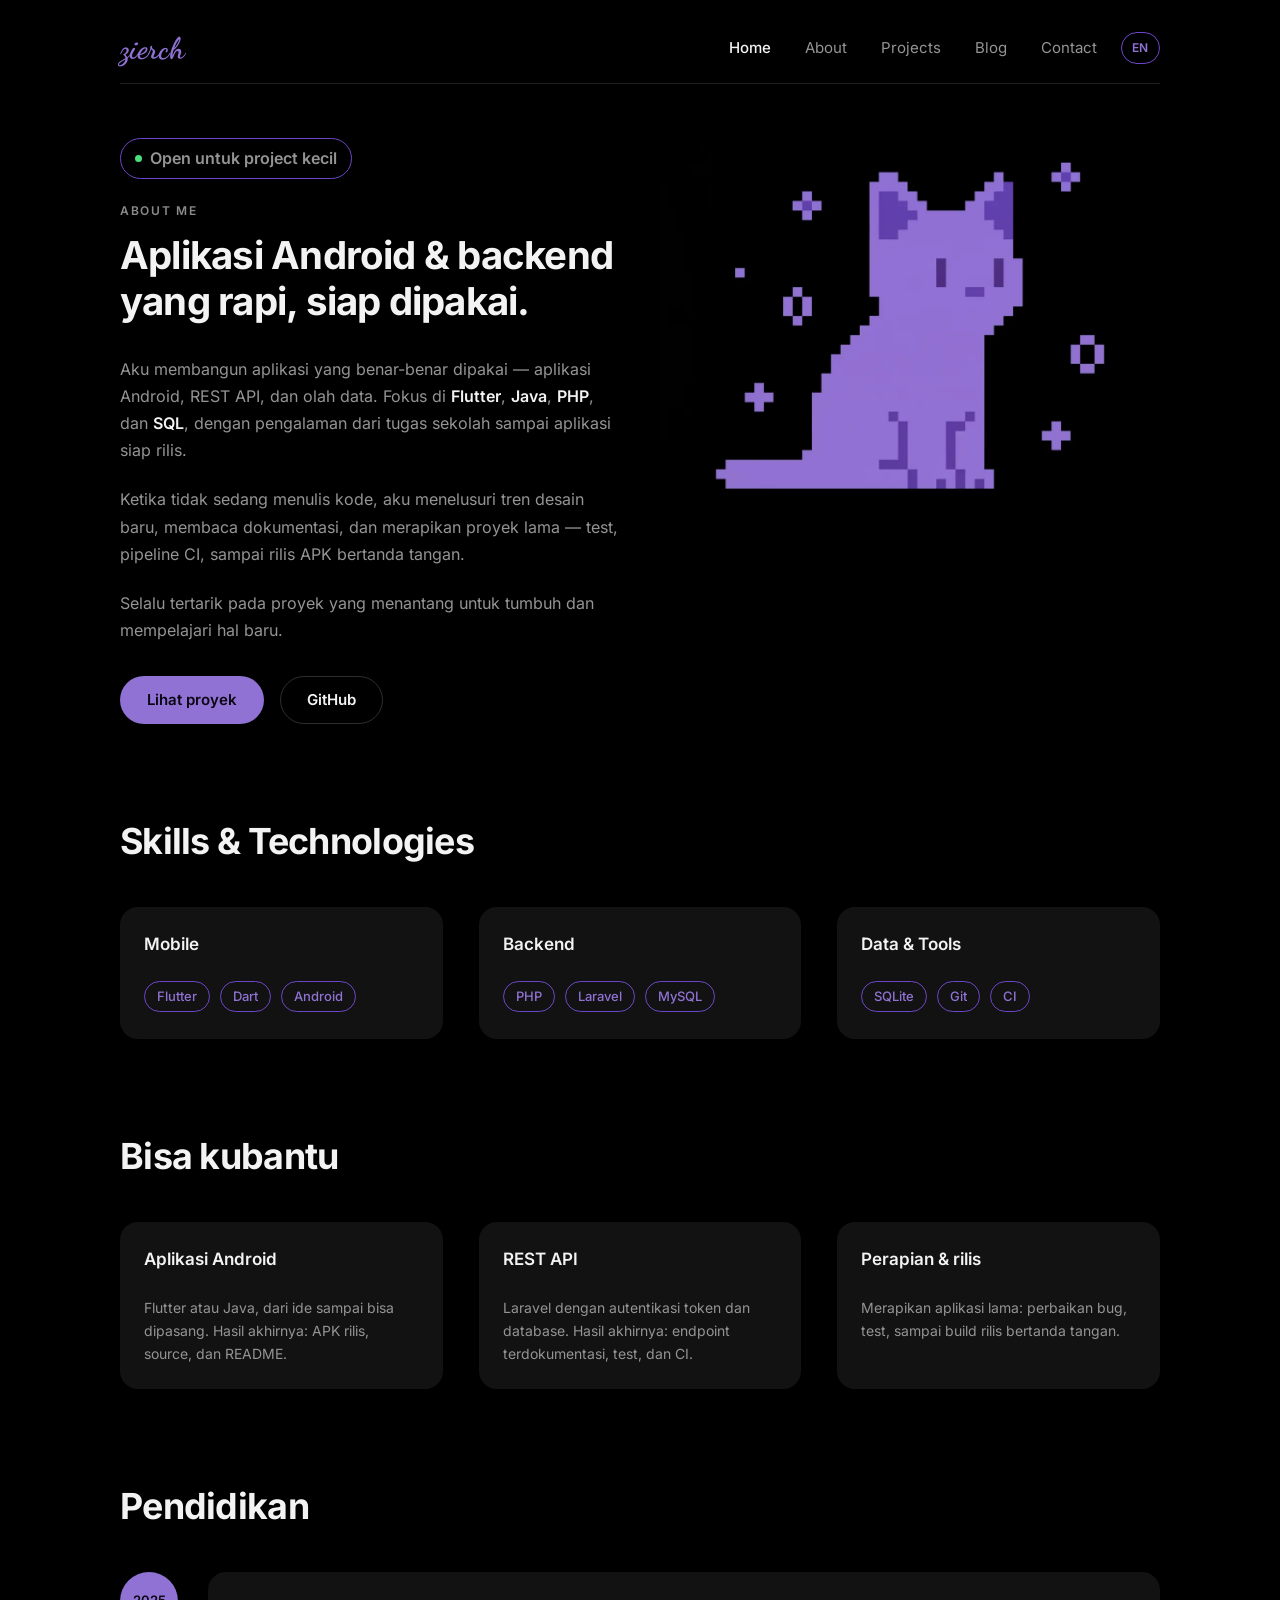
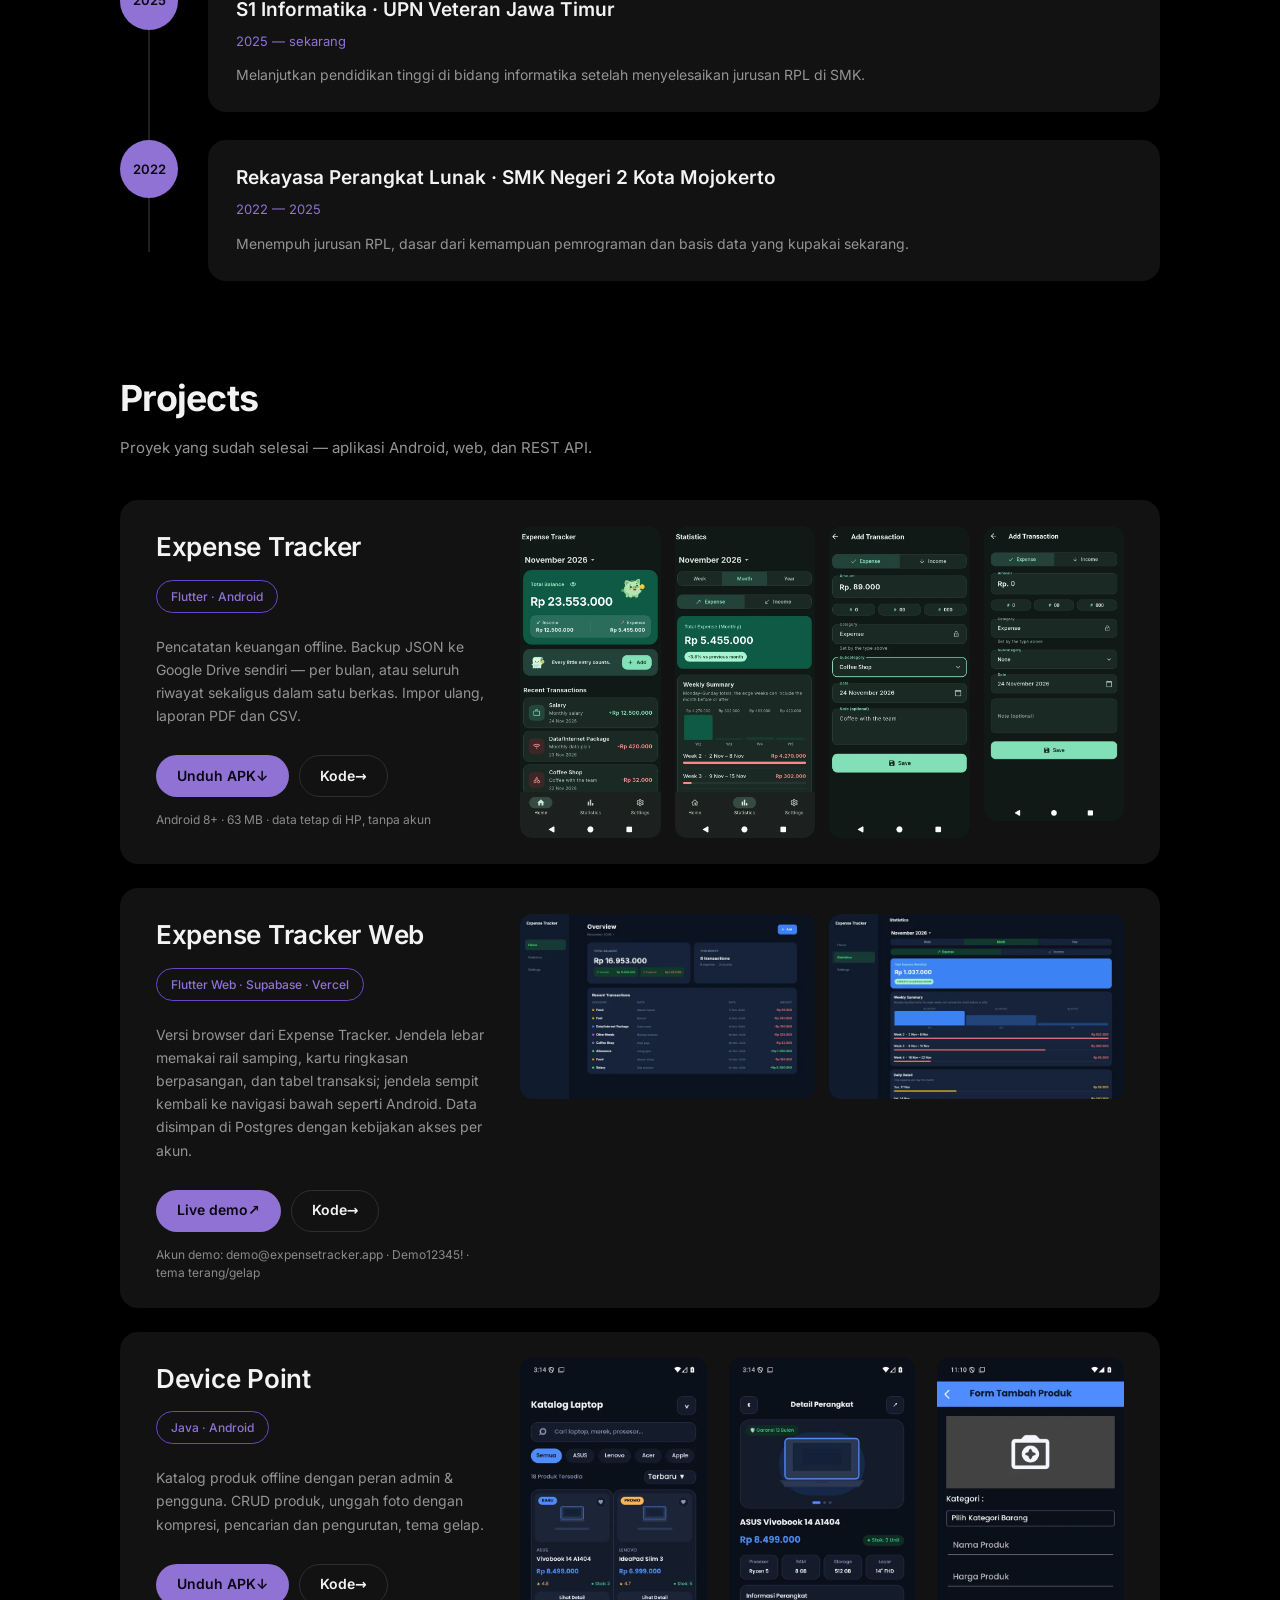
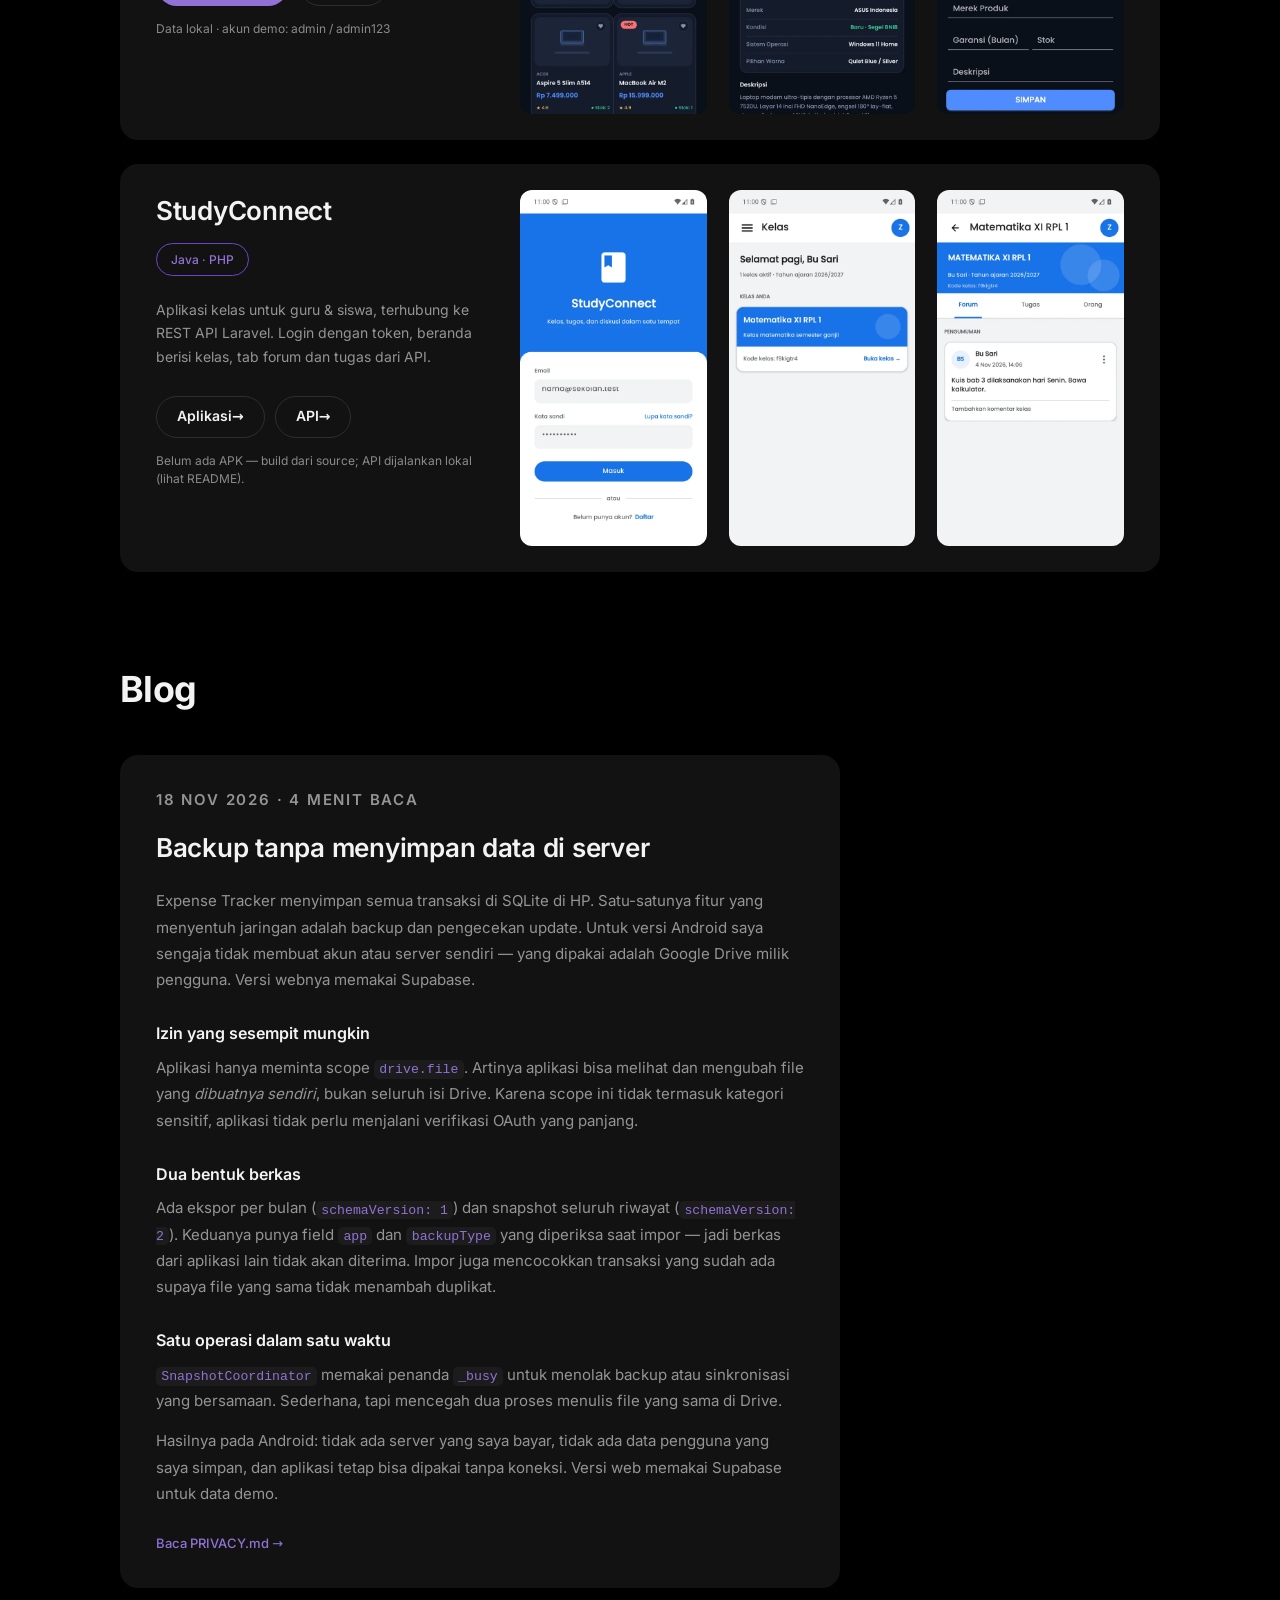
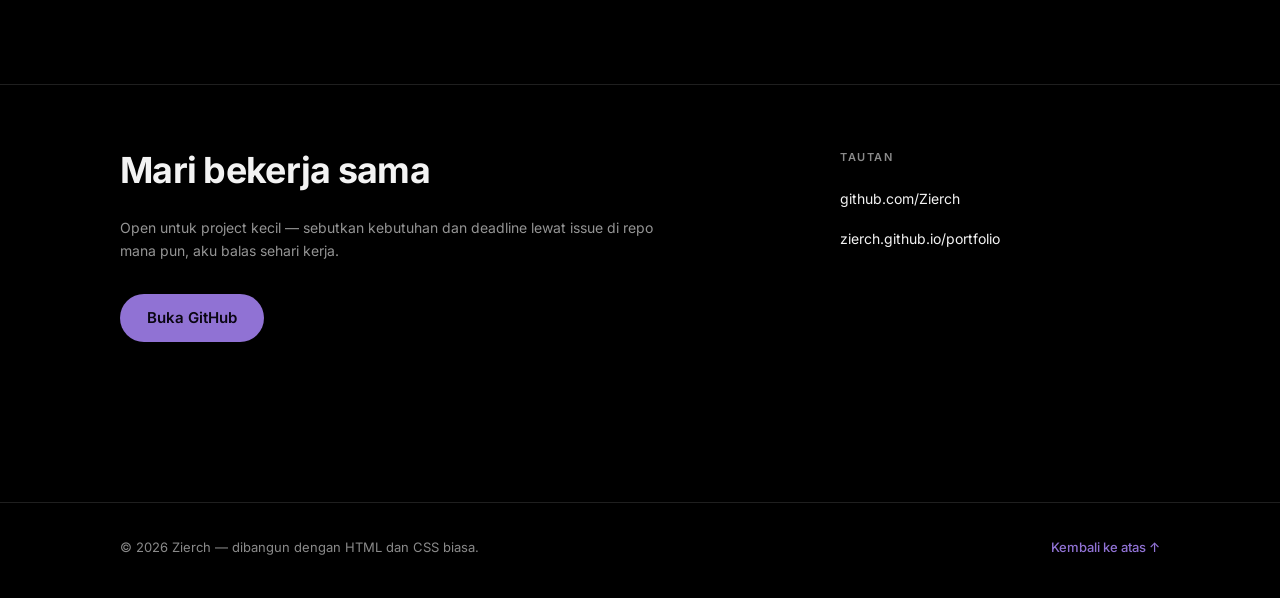
==== commit f2389275: "feat: sharpen hero headline, PNG preview, and SEO metadata" ====
--- a/index.html
+++ b/index.html
@@ -3,24 +3,28 @@
 <head>
 <meta charset="utf-8">
 <meta name="viewport" content="width=device-width, initial-scale=1">
-<title>Zierch — portfolio</title>
+<title>Zierch — aplikasi Android &amp; backend yang siap dipakai</title>
 <meta name="description" content="Portfolio Nabil (Zierch) — aplikasi Android, REST API, dan olah data. Flutter, Java, PHP, SQL.">
 <meta property="og:type" content="website">
 <meta property="og:site_name" content="Zierch">
 <meta property="og:locale" content="id_ID">
 <meta property="og:url" content="https://zierch.github.io/portfolio/">
-<meta property="og:title" content="Zierch — portfolio">
+<meta property="og:title" content="Zierch — aplikasi Android &amp; backend yang siap dipakai">
 <meta property="og:description" content="Portfolio Nabil (Zierch) — aplikasi Android, REST API, dan olah data. Flutter, Java, PHP, SQL.">
-<meta property="og:image" content="https://zierch.github.io/portfolio/assets/kucing.webp">
-<meta property="og:image:width" content="1040">
-<meta property="og:image:height" content="780">
-<meta property="og:image:alt" content="Kucing piksel ungu, maskot portofolio Zierch.">
+<meta property="og:image" content="https://zierch.github.io/portfolio/assets/og-cover.png">
+<meta property="og:image:type" content="image/png">
+<meta property="og:image:width" content="1200">
+<meta property="og:image:height" content="630">
+<meta property="og:image:alt" content="Maskot kucing piksel ungu dengan tulisan zierch di atas latar hitam.">
 <meta name="twitter:card" content="summary_large_image">
-<meta name="twitter:title" content="Zierch — portfolio">
+<meta name="twitter:title" content="Zierch — aplikasi Android &amp; backend yang siap dipakai">
 <meta name="twitter:description" content="Portfolio Nabil (Zierch) — aplikasi Android, REST API, dan olah data. Flutter, Java, PHP, SQL.">
-<meta name="twitter:image" content="https://zierch.github.io/portfolio/assets/kucing.webp">
+<meta name="twitter:image" content="https://zierch.github.io/portfolio/assets/og-cover.png">
 <meta name="color-scheme" content="dark light">
+<link rel="canonical" href="https://zierch.github.io/portfolio/">
+<link rel="alternate" hreflang="id" href="https://zierch.github.io/portfolio/">
 <link rel="alternate" hreflang="en" href="https://zierch.github.io/portfolio/en/">
+<link rel="alternate" hreflang="x-default" href="https://zierch.github.io/portfolio/">
 <link rel="preload" href="assets/fonts/inter-var.woff2" as="font" type="font/woff2" crossorigin>
 <link rel="preload" href="assets/fonts/dancing-script-700.woff2" as="font" type="font/woff2" crossorigin>
 <link rel="stylesheet" href="style.css">
@@ -30,7 +34,7 @@
 </head>
 <body>
 
-<a class="skip" href="#projects">Lompat ke projects</a>
+<a class="skip" href="#top">Lompat ke konten</a>
 
 <header class="nav wrap">
   <a class="logo" href="#top">zierch</a>
@@ -54,7 +58,8 @@
   <section id="about" class="hero wrap" aria-labelledby="hero-judul">
     <div class="hero-text">
       <p class="badge"><span class="dot"></span> Open untuk project kecil</p>
-      <h1 id="hero-judul">About Me</h1>
+      <p class="eyebrow">About Me</p>
+      <h1 id="hero-judul">Aplikasi Android &amp; backend yang rapi, siap dipakai.</h1>
       <p>
         Aku membangun aplikasi yang benar-benar dipakai — aplikasi Android,
         REST API, dan olah data. Fokus di <strong>Flutter</strong>,
--- a/style.css
+++ b/style.css
@@ -210,7 +210,7 @@
 
 h1 {
   margin: 0 0 32px;
-  font-size: clamp(2.2rem, 3.6vw, 52px);
+  font-size: clamp(1.9rem, 3vw, 42px);
   line-height: 1.2;
   font-weight: 700;
   letter-spacing: -0.02em;
@@ -235,6 +235,16 @@
   height: 7px;
   border-radius: 50%;
   background: #4ade80;
+}
+
+/* label kecil di atas judul hero; "About Me" tidak lagi jadi H1 */
+.hero-text .eyebrow {
+  margin: 0 0 10px;
+  color: var(--muted);
+  font-size: 12px;
+  font-weight: 600;
+  letter-spacing: 0.14em;
+  text-transform: uppercase;
 }
 
 .hero-text p {
@@ -773,6 +783,12 @@
     scroll-snap-align: start;
   }
 
+  /* tangkapan web landscape: satu per layar supaya teks dashboard terbaca */
+  .shots--wide img {
+    flex: 0 0 100%;
+    max-width: 100%;
+  }
+
   .project { padding: 24px; }
 
   .timeline-item { gap: 20px; }
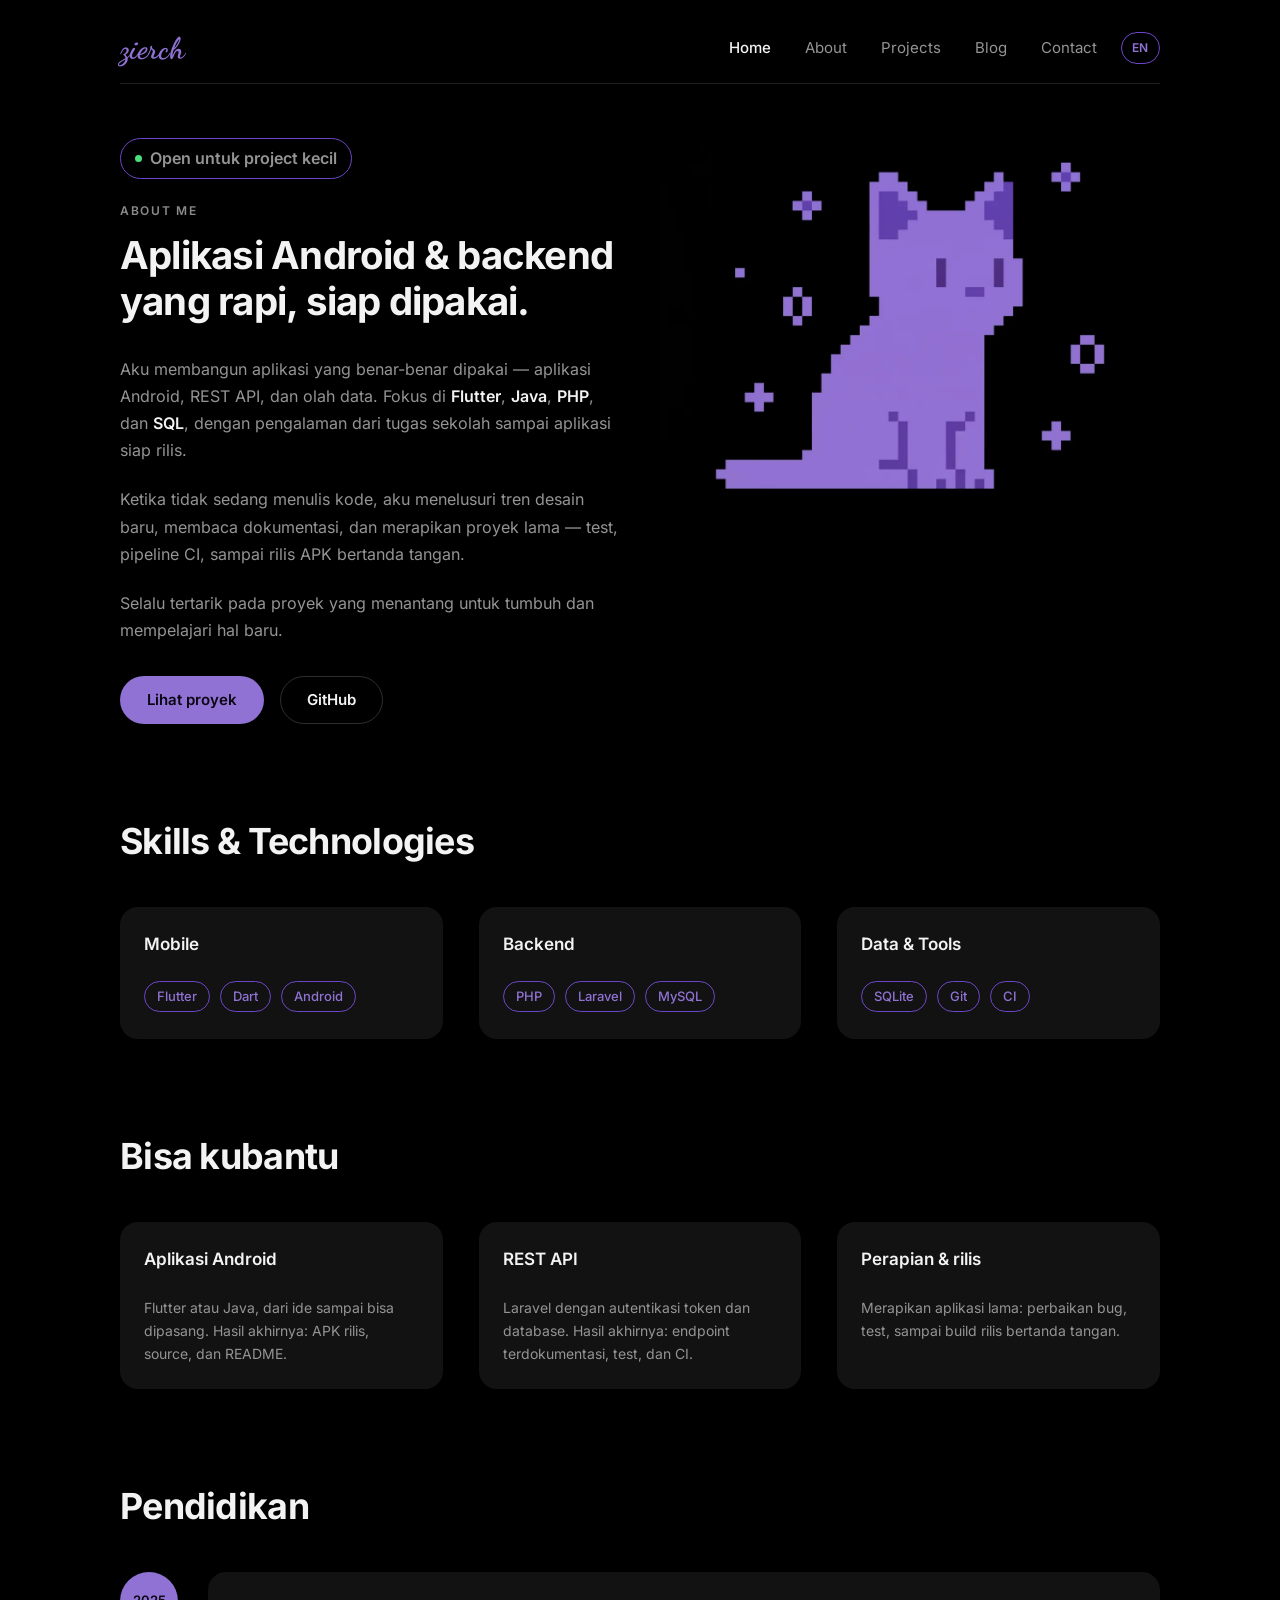
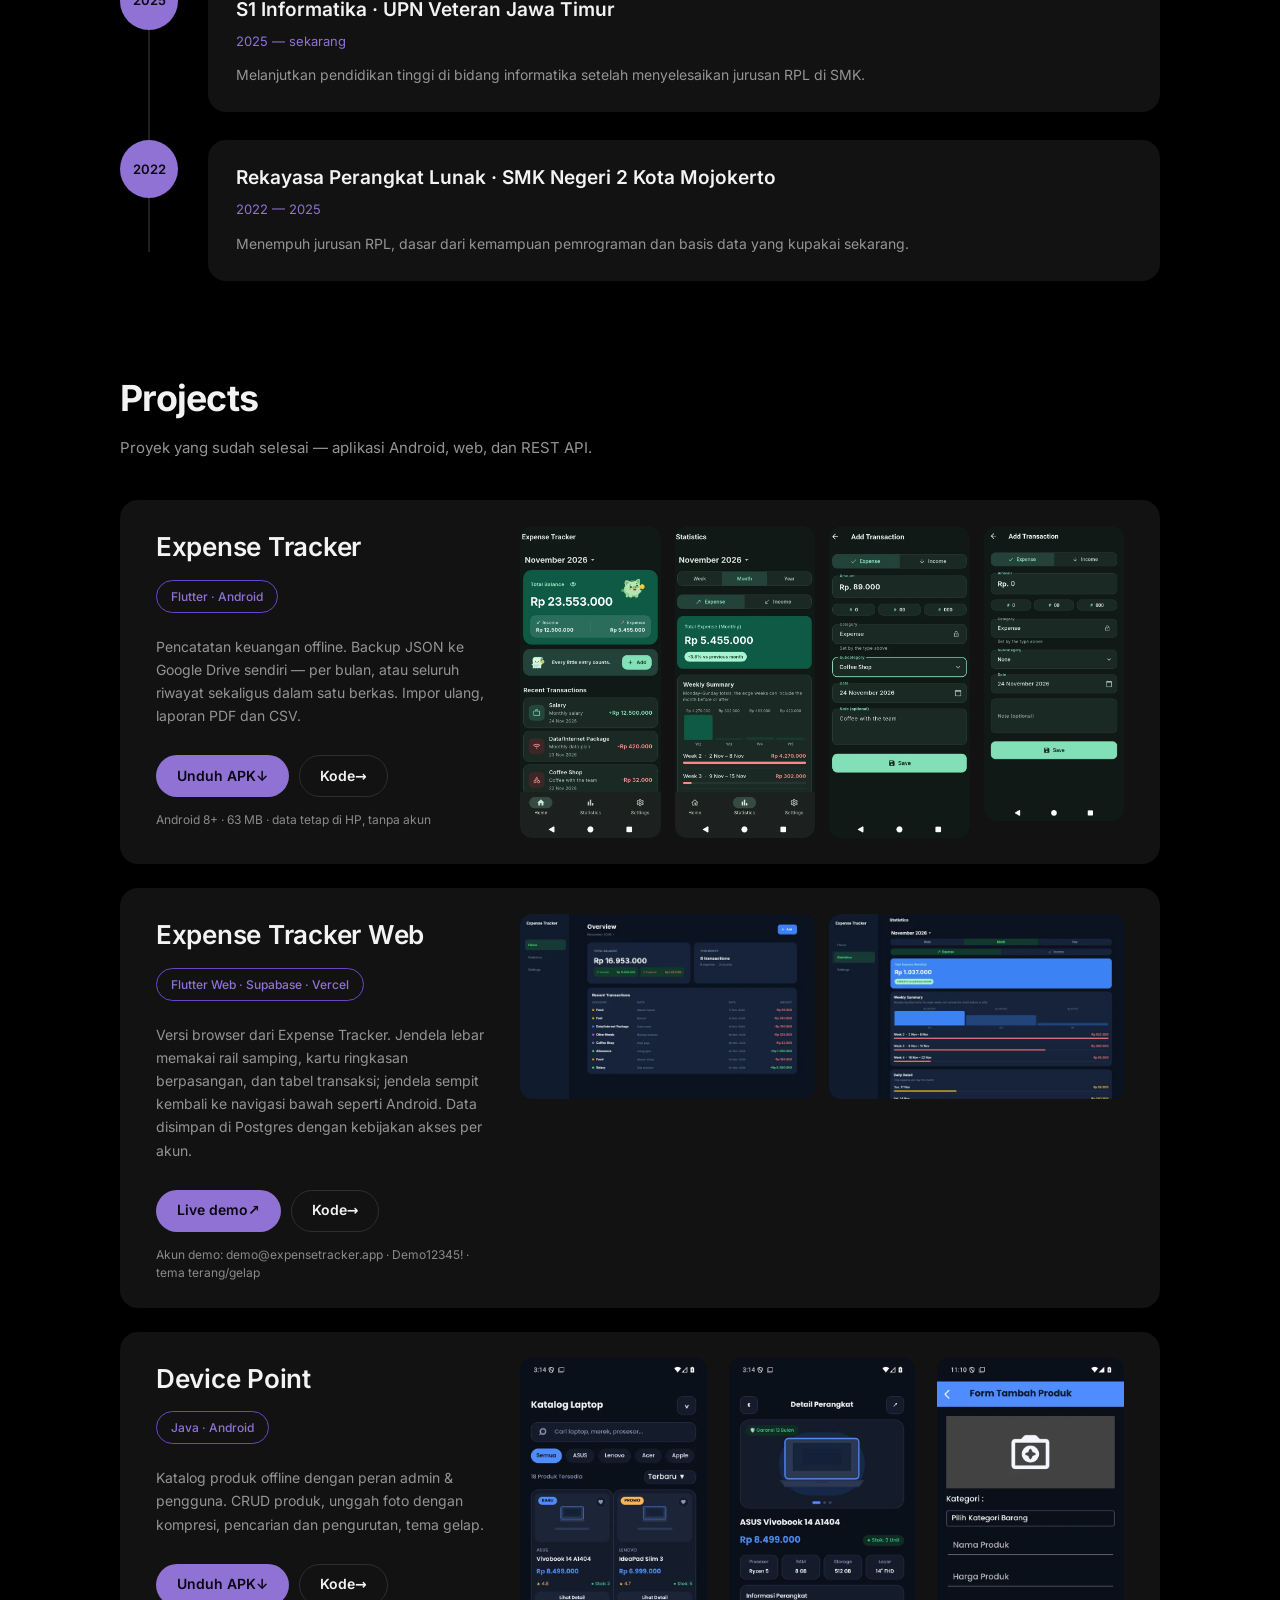
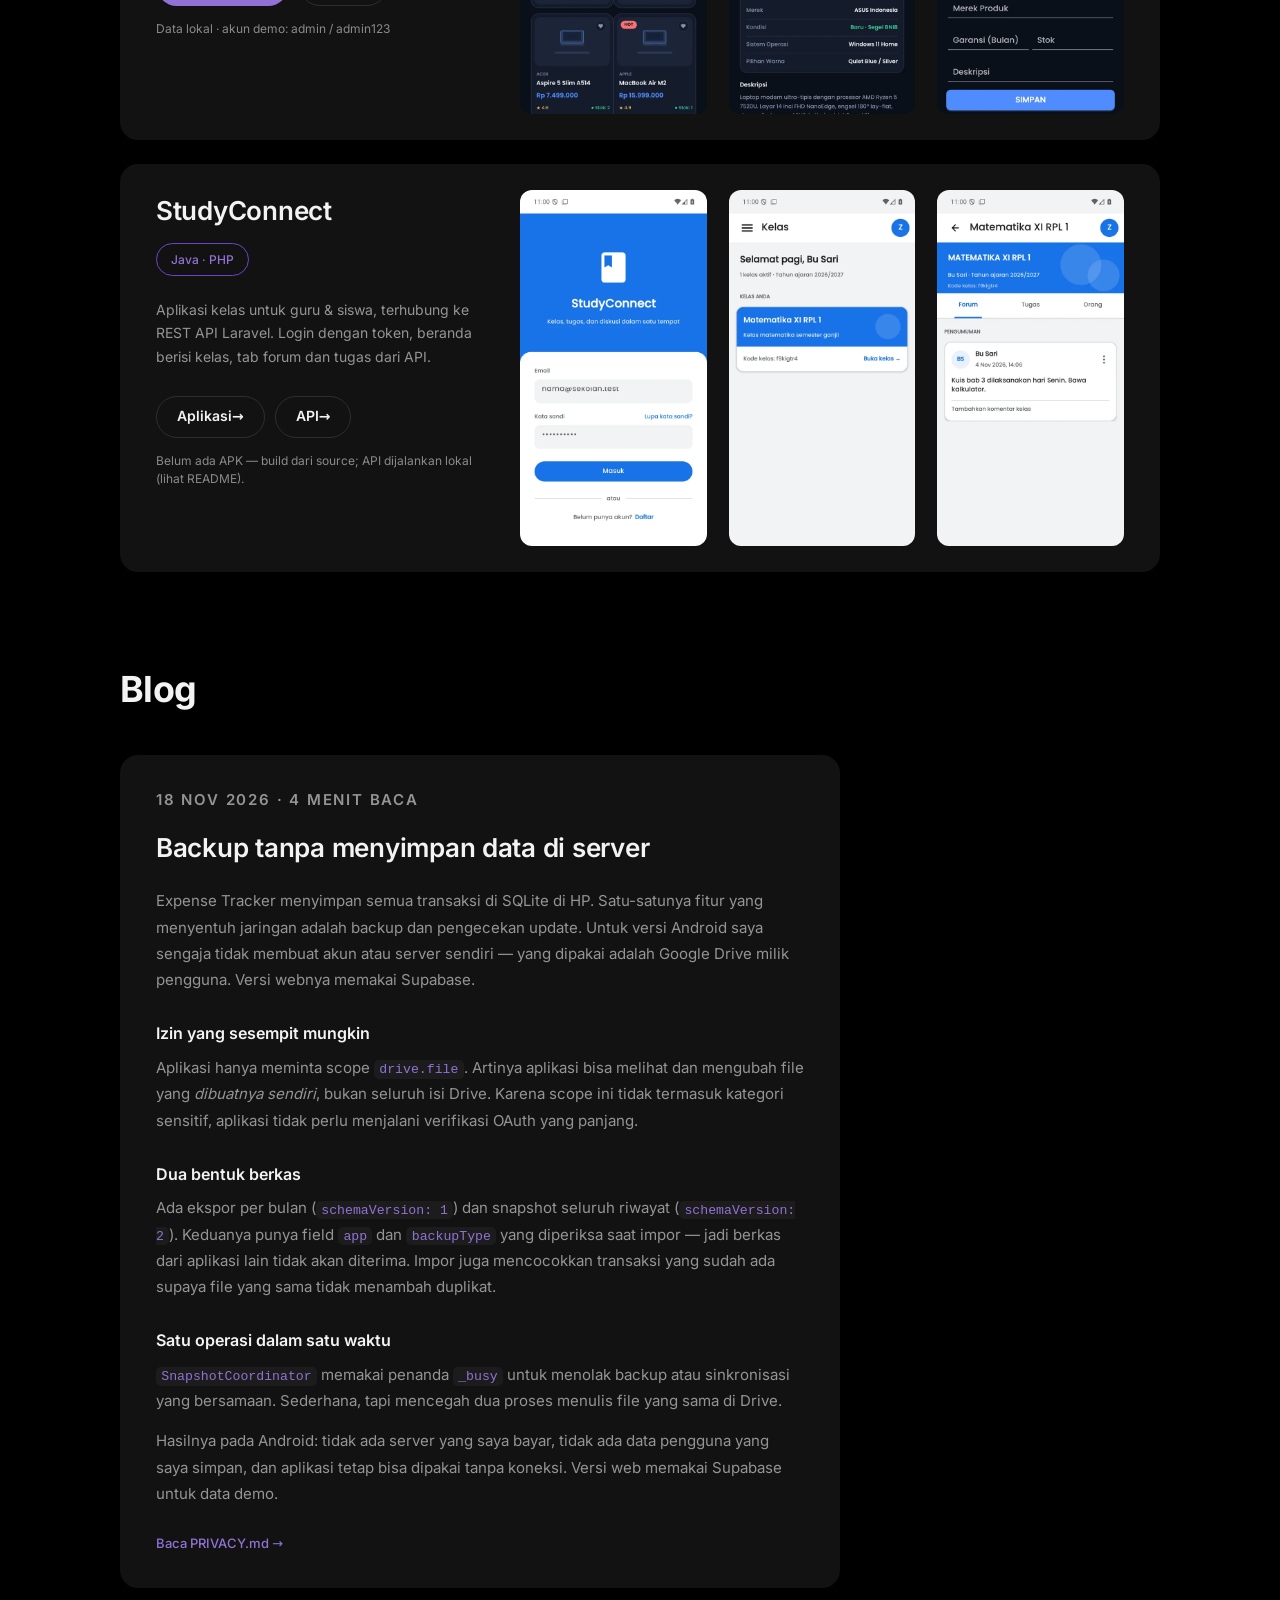
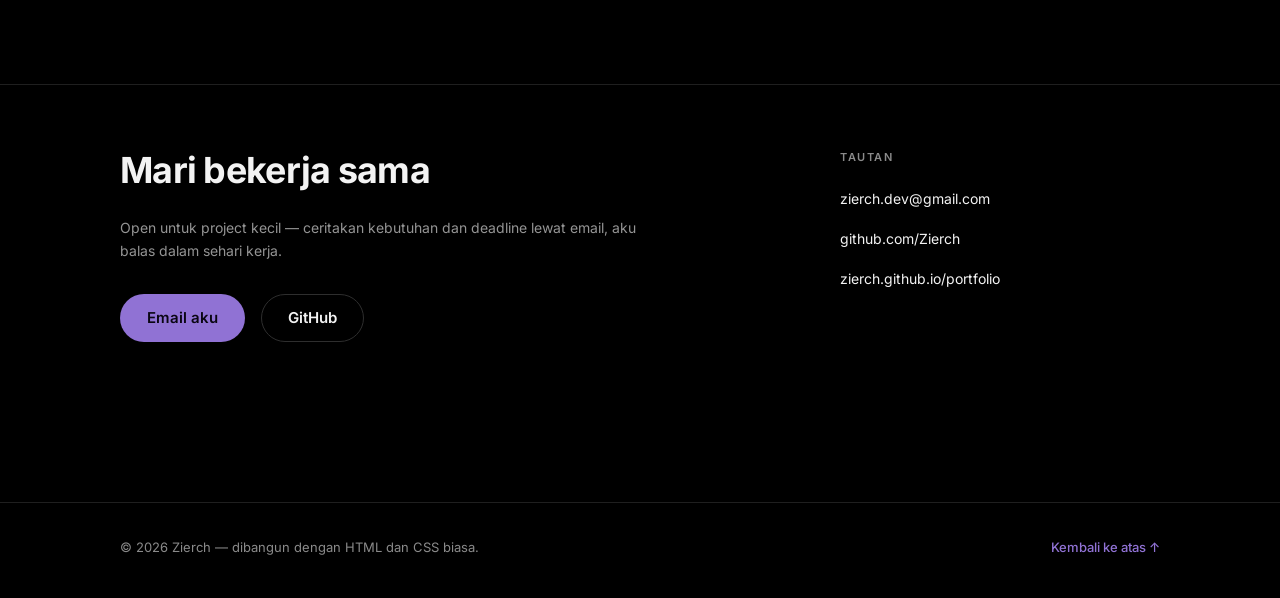
==== commit 849a0092: "feat: add email contact to portfolio" ====
--- a/index.html
+++ b/index.html
@@ -277,14 +277,16 @@
   <section id="contact" class="section wrap contact" aria-labelledby="contact-judul">
     <div class="contact-main">
       <h2 id="contact-judul">Mari bekerja sama</h2>
-      <p class="desc">Open untuk project kecil — sebutkan kebutuhan dan deadline lewat issue di repo mana pun, aku balas sehari kerja.</p>
+      <p class="desc">Open untuk project kecil — ceritakan kebutuhan dan deadline lewat email, aku balas dalam sehari kerja.</p>
       <div class="hero-actions">
-        <a class="btn btn-primary" href="https://github.com/Zierch">Buka GitHub</a>
+        <a class="btn btn-primary" href="mailto:zierch.dev@gmail.com">Email aku</a>
+        <a class="btn btn-ghost" href="https://github.com/Zierch">GitHub</a>
       </div>
     </div>
     <div class="contact-links">
       <h3>TAUTAN</h3>
       <ul>
+        <li><a href="mailto:zierch.dev@gmail.com">zierch.dev@gmail.com</a></li>
         <li><a href="https://github.com/Zierch">github.com/Zierch</a></li>
         <li><a href="https://zierch.github.io/portfolio/">zierch.github.io/portfolio</a></li>
       </ul>
